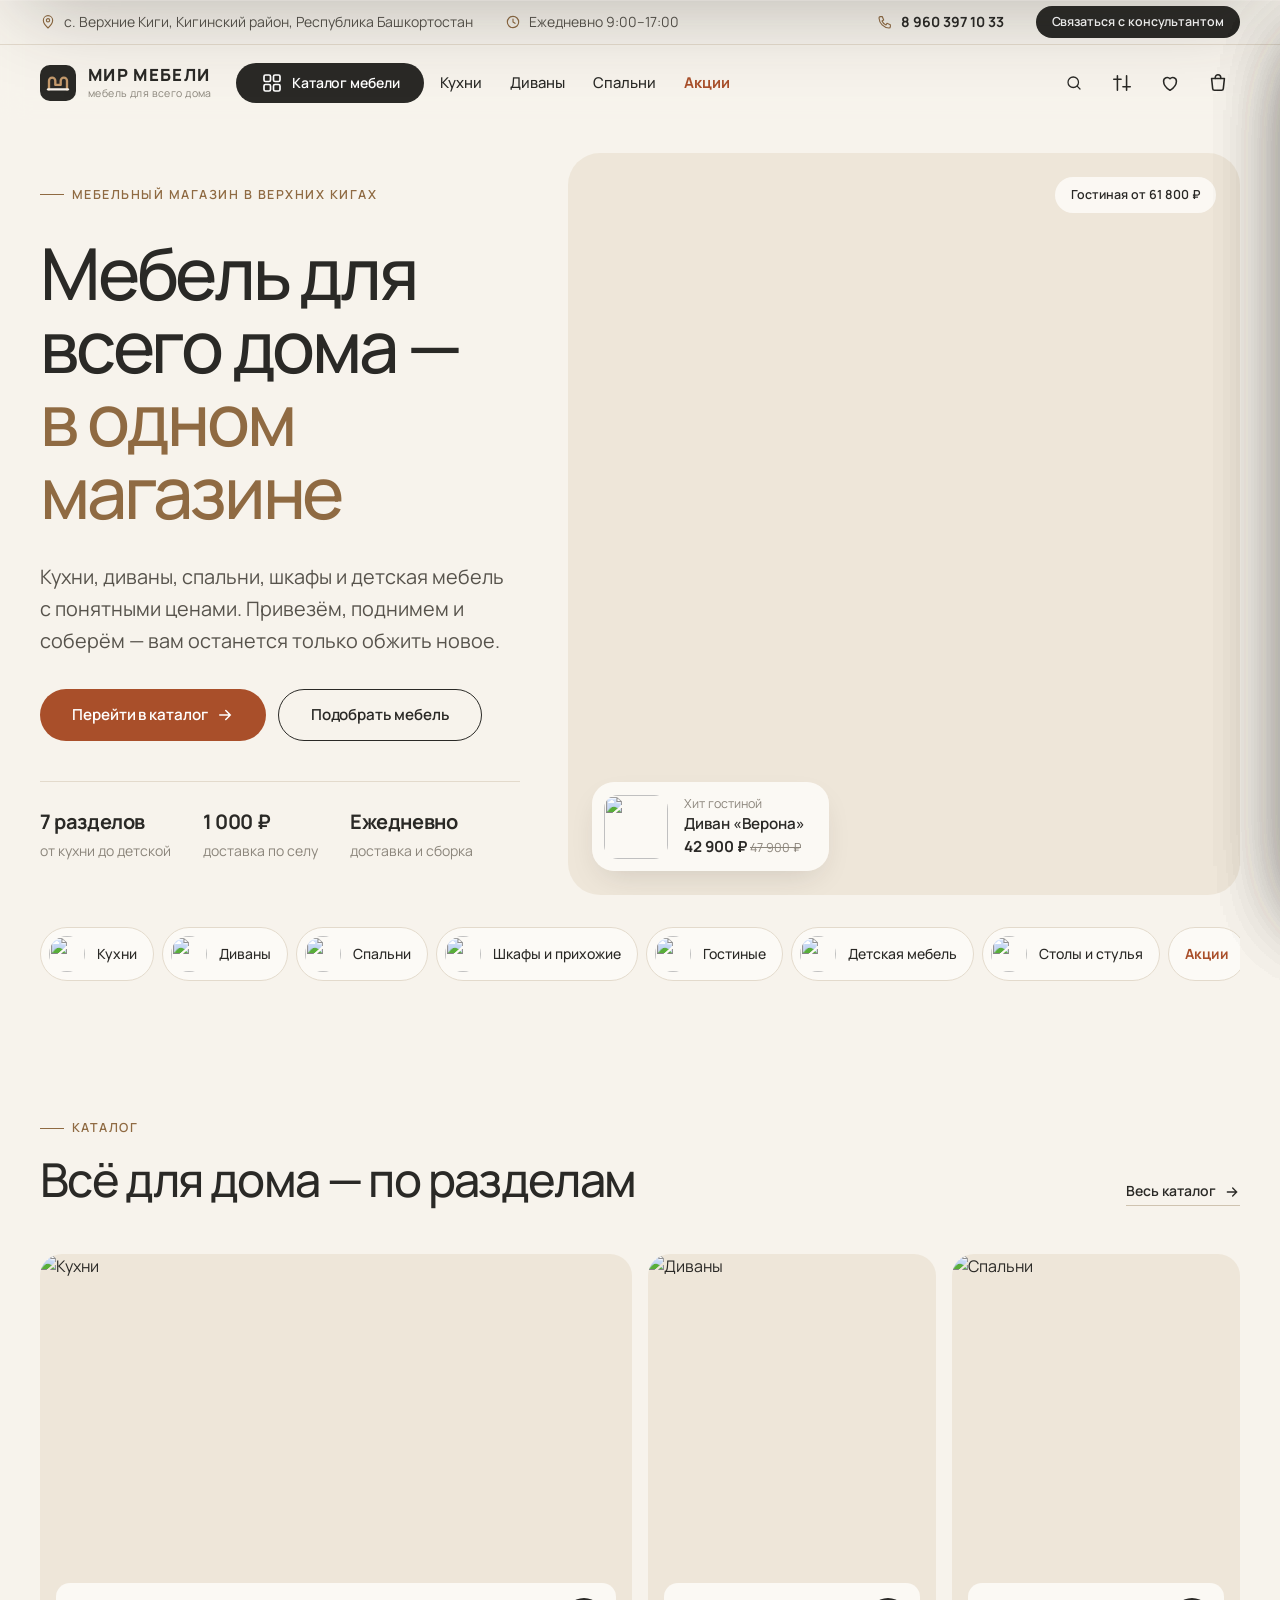
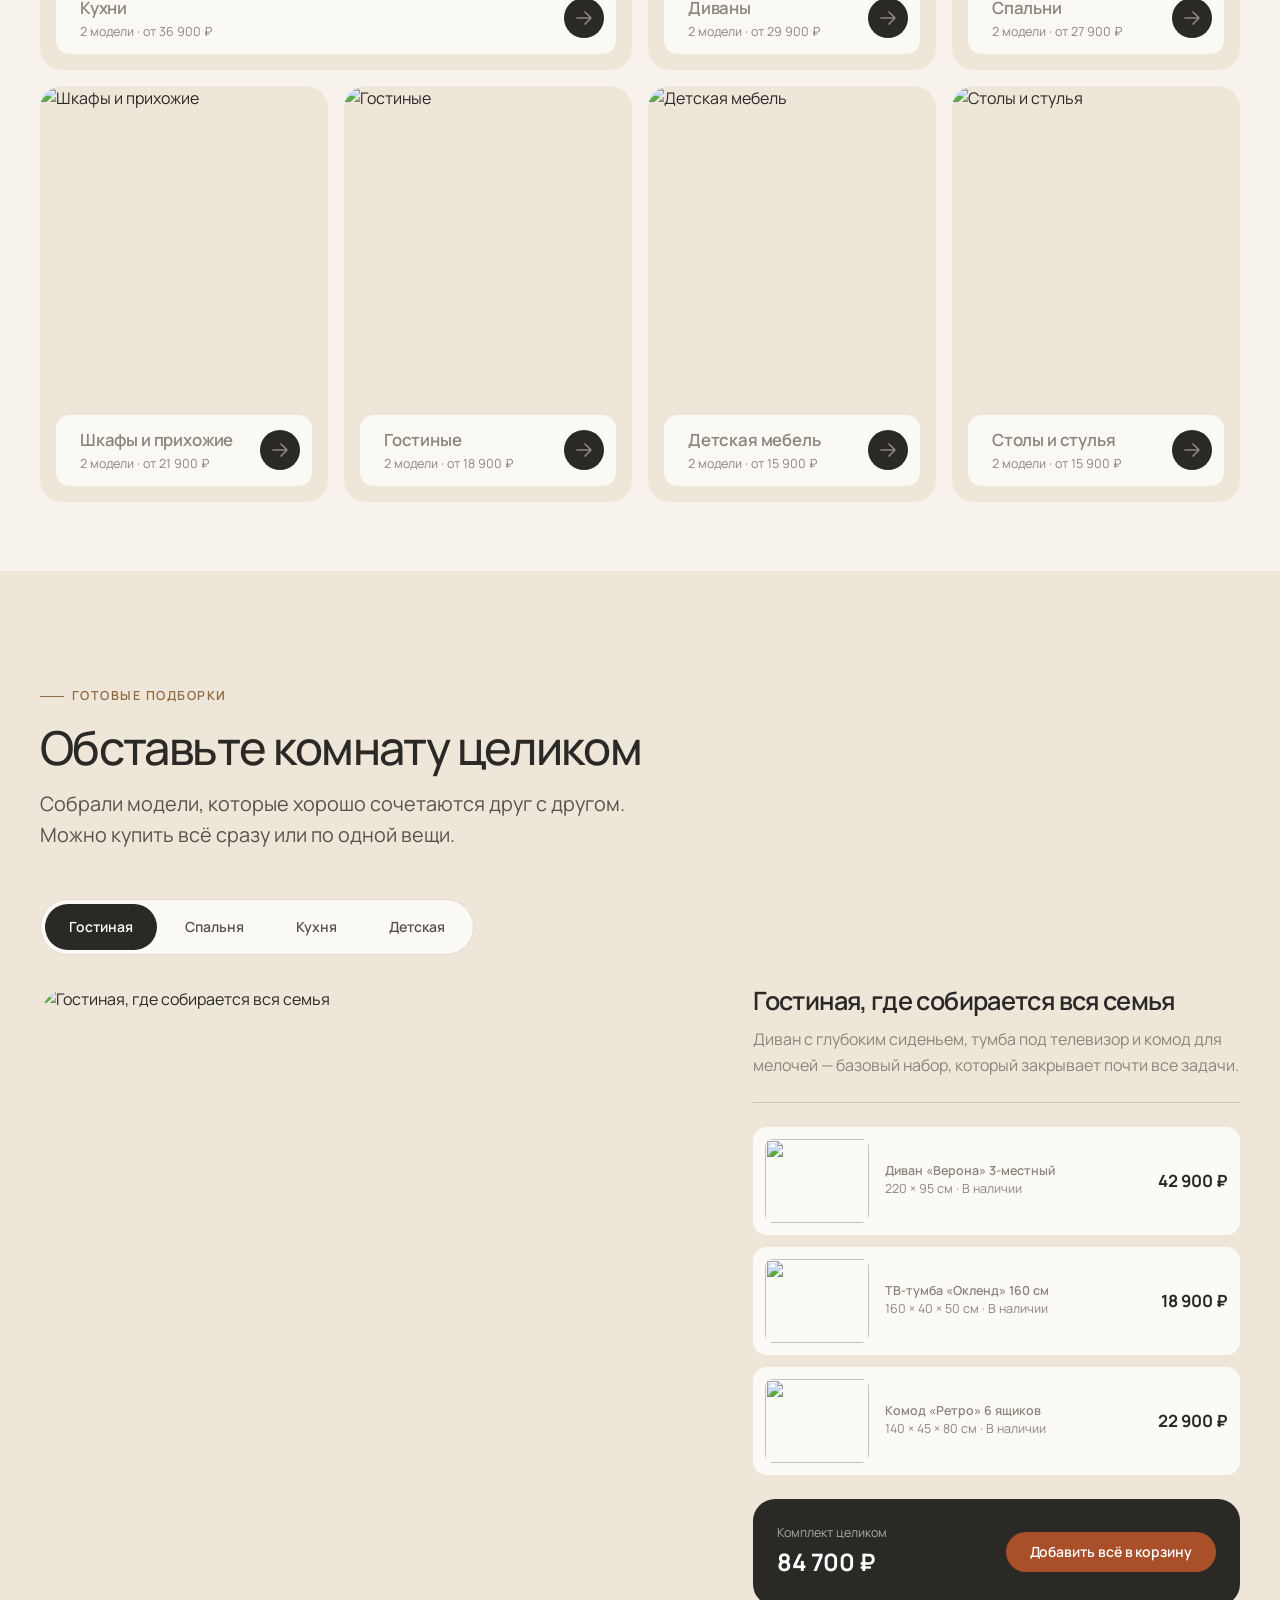
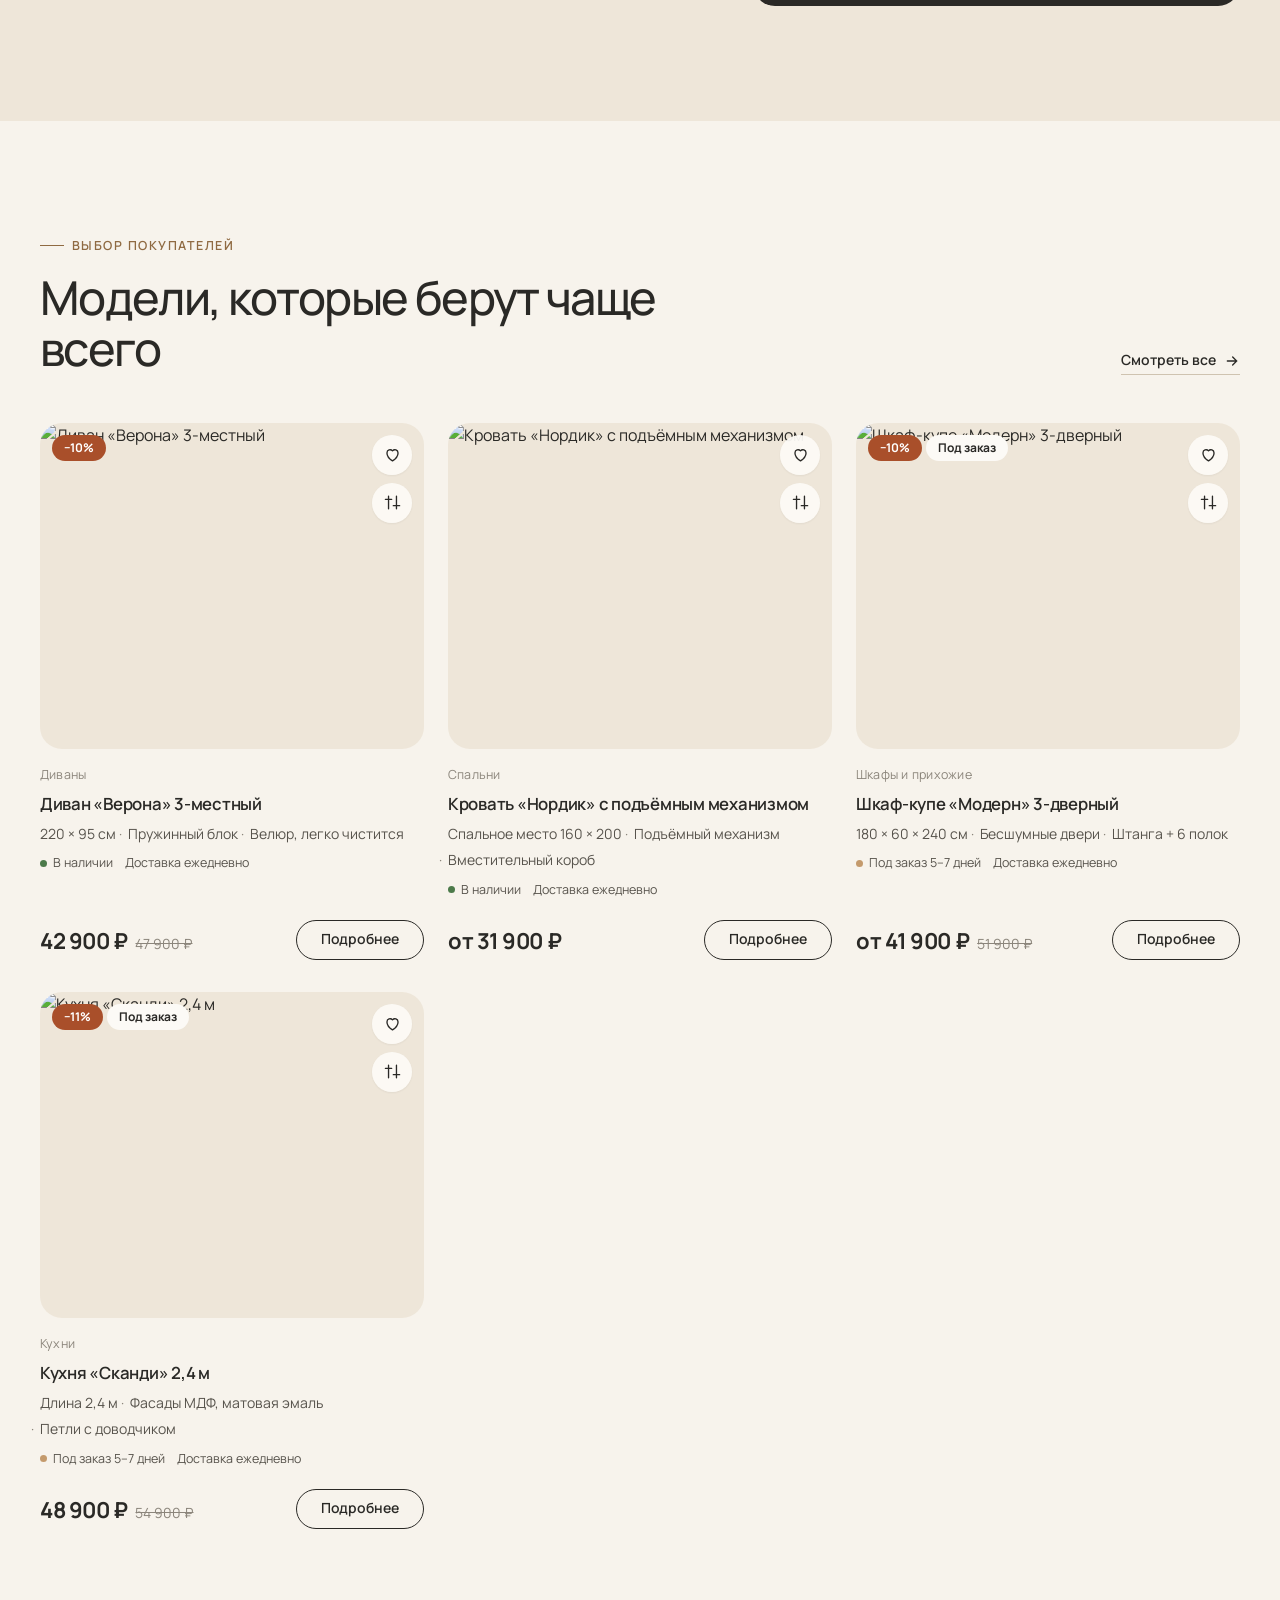
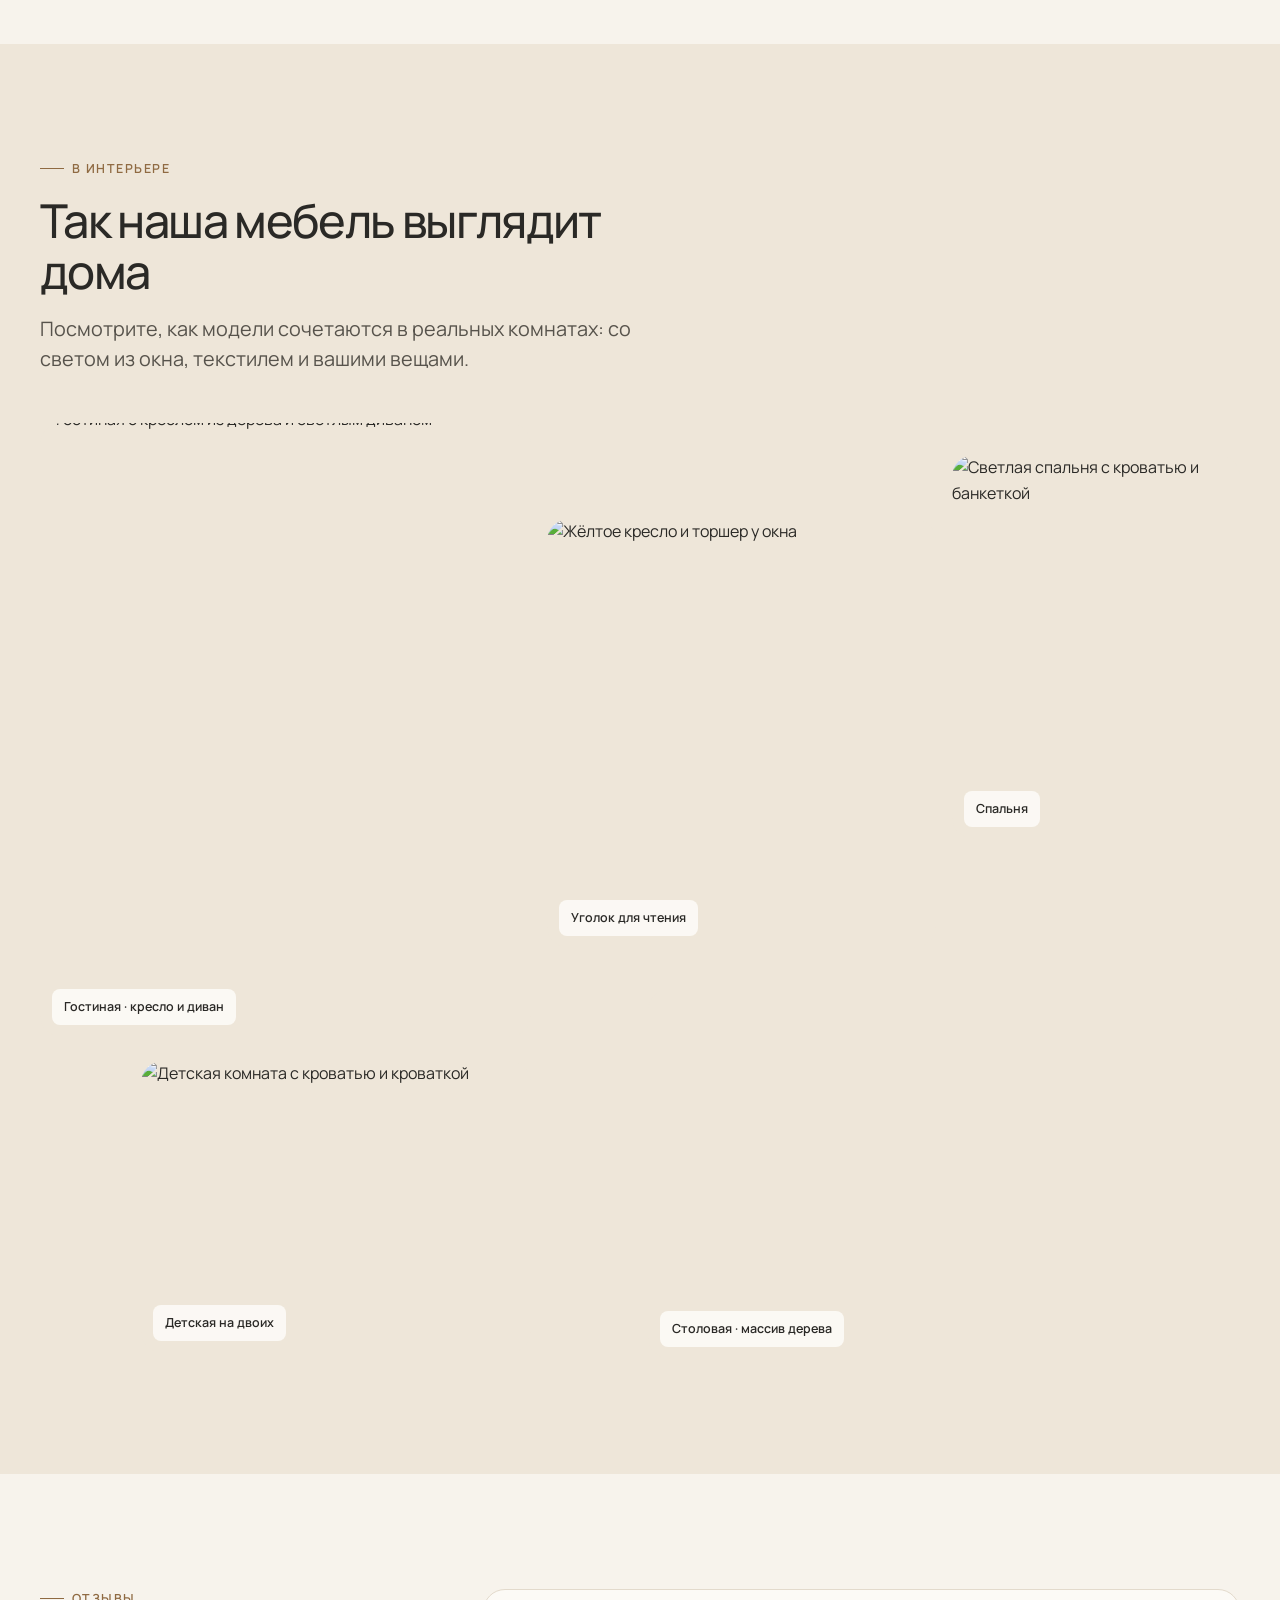
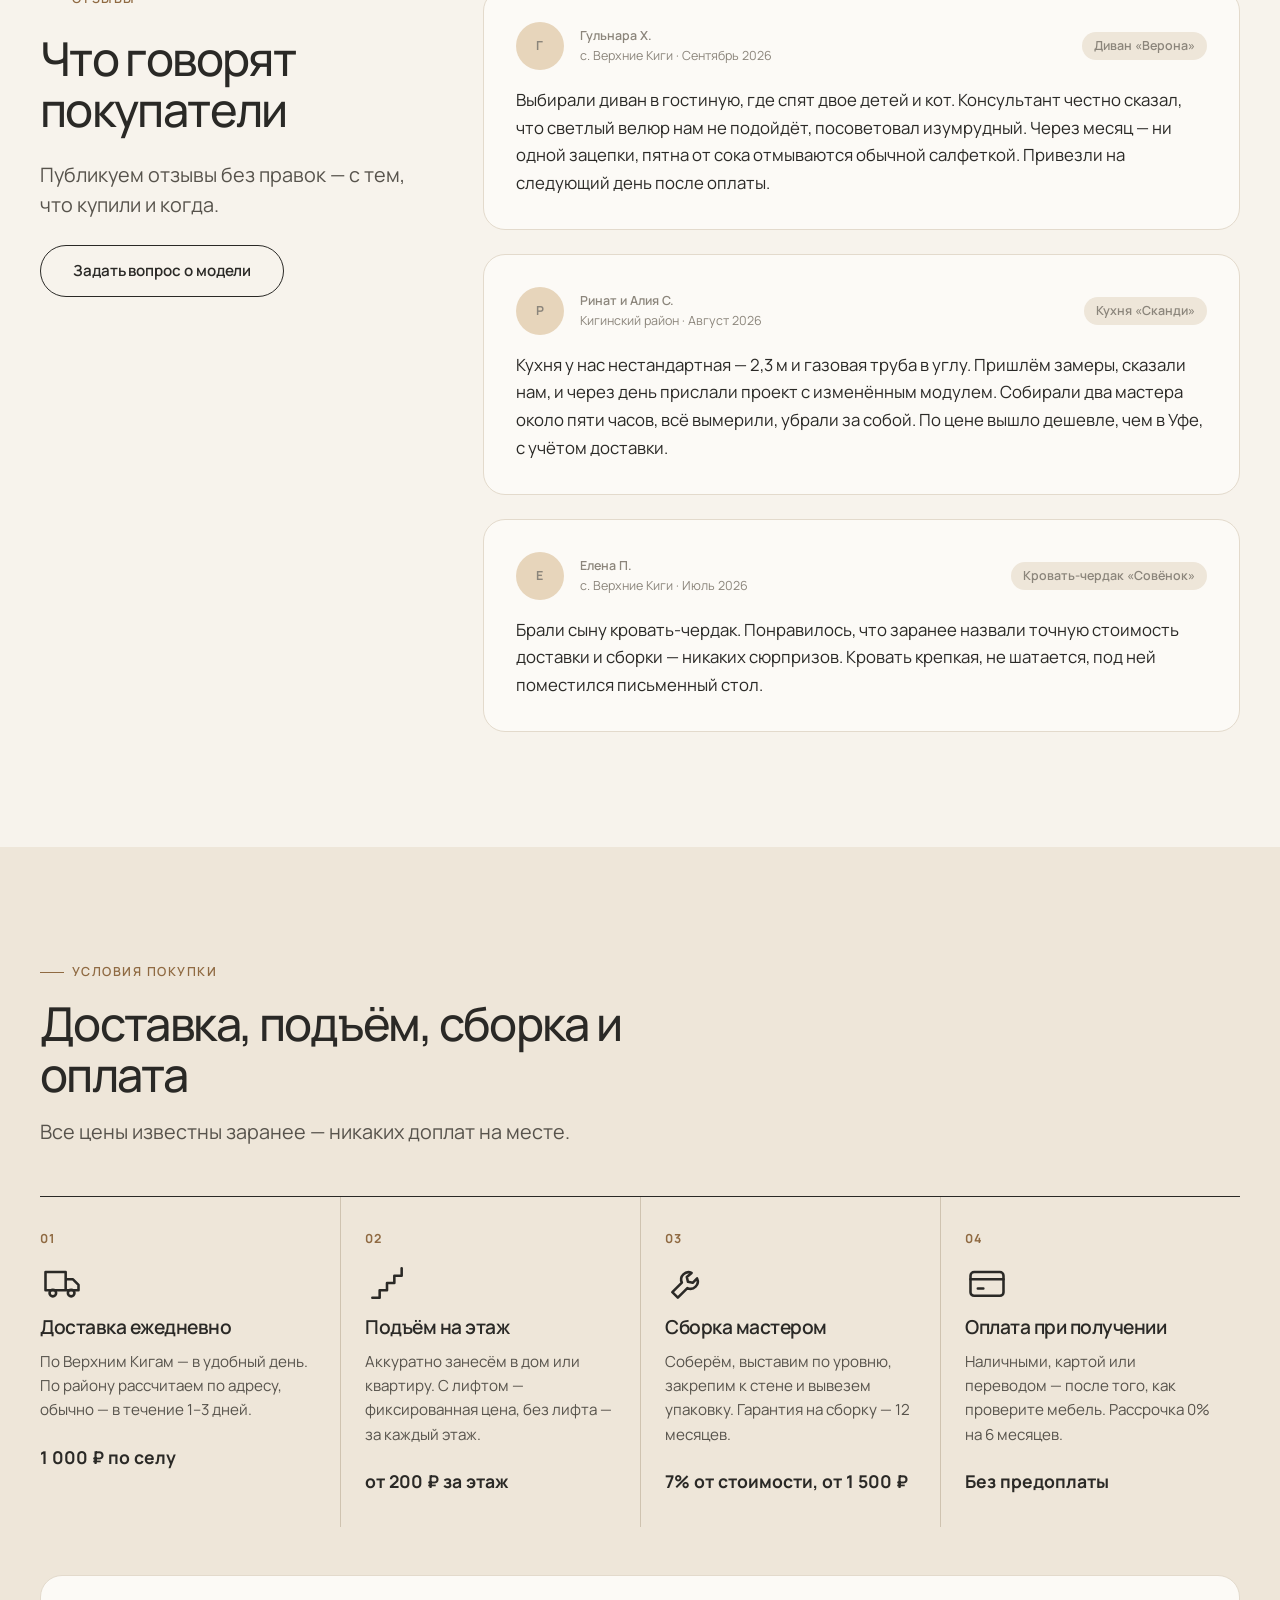
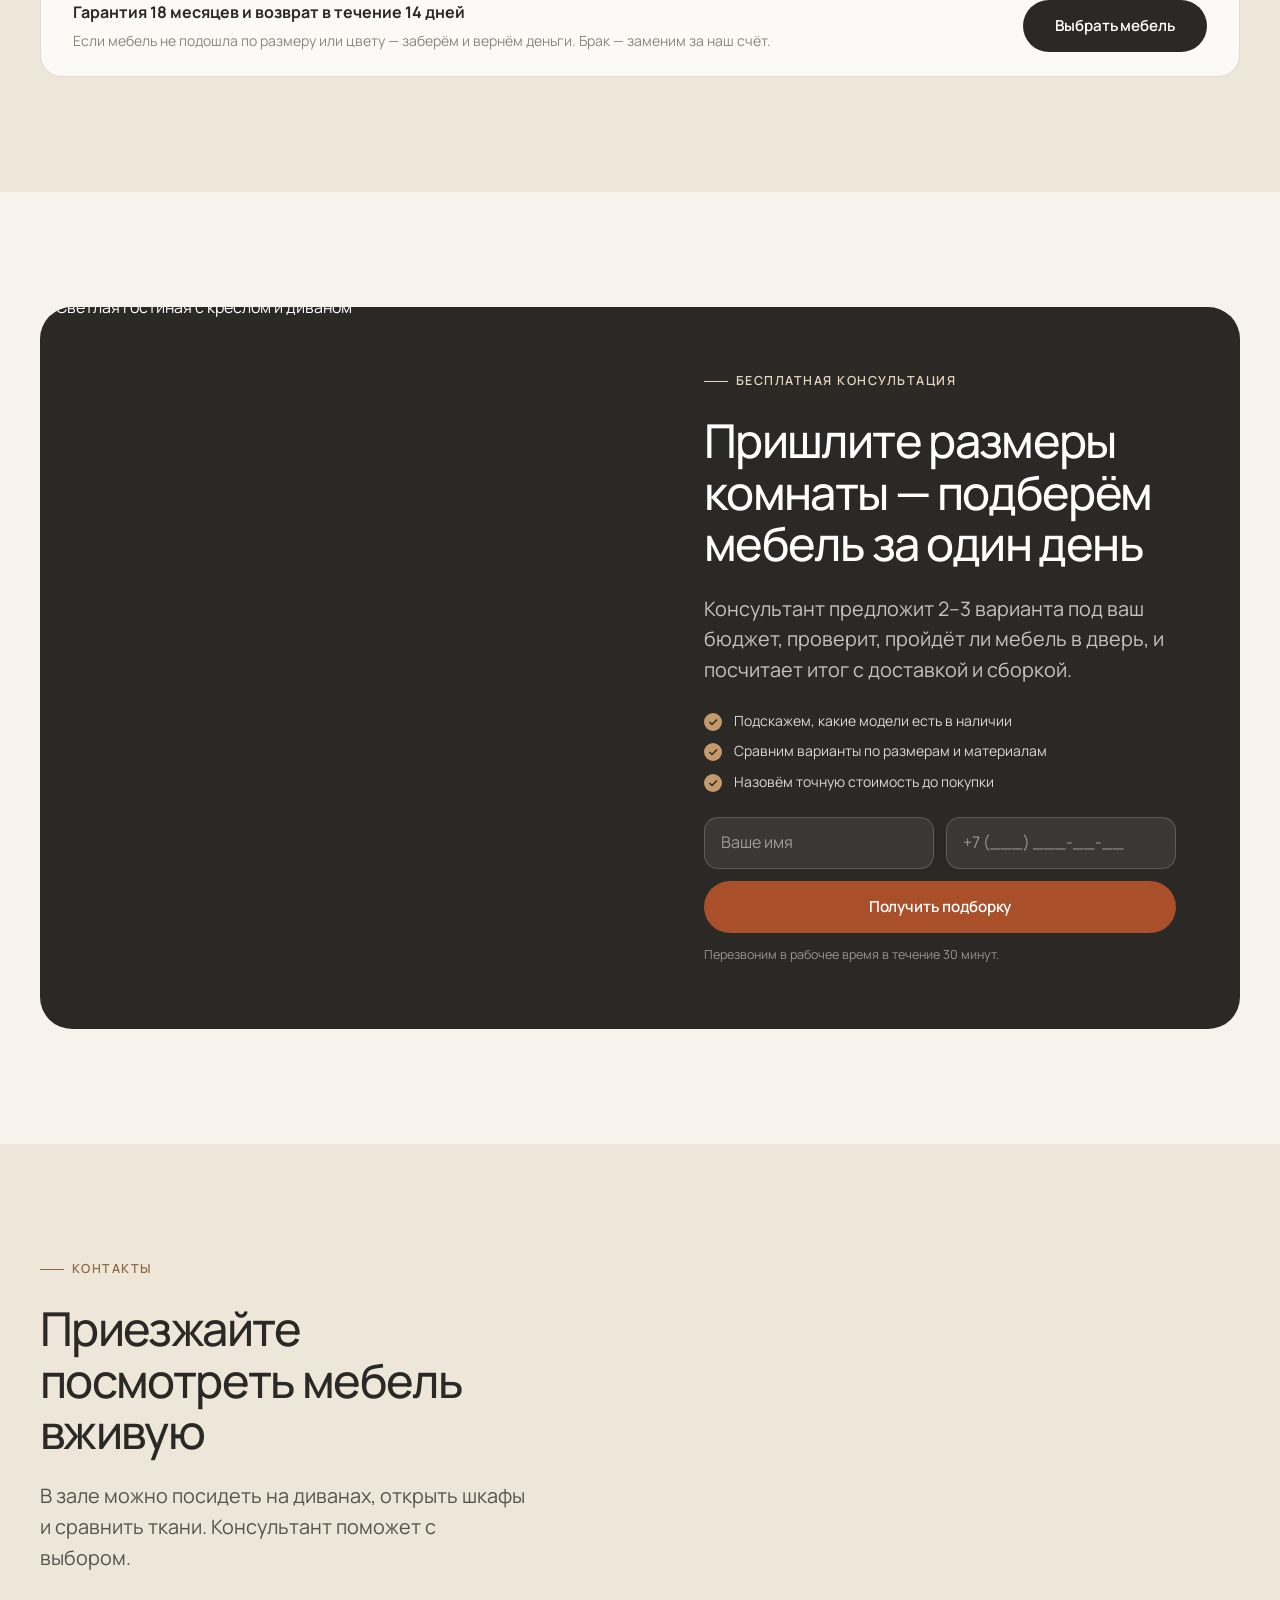
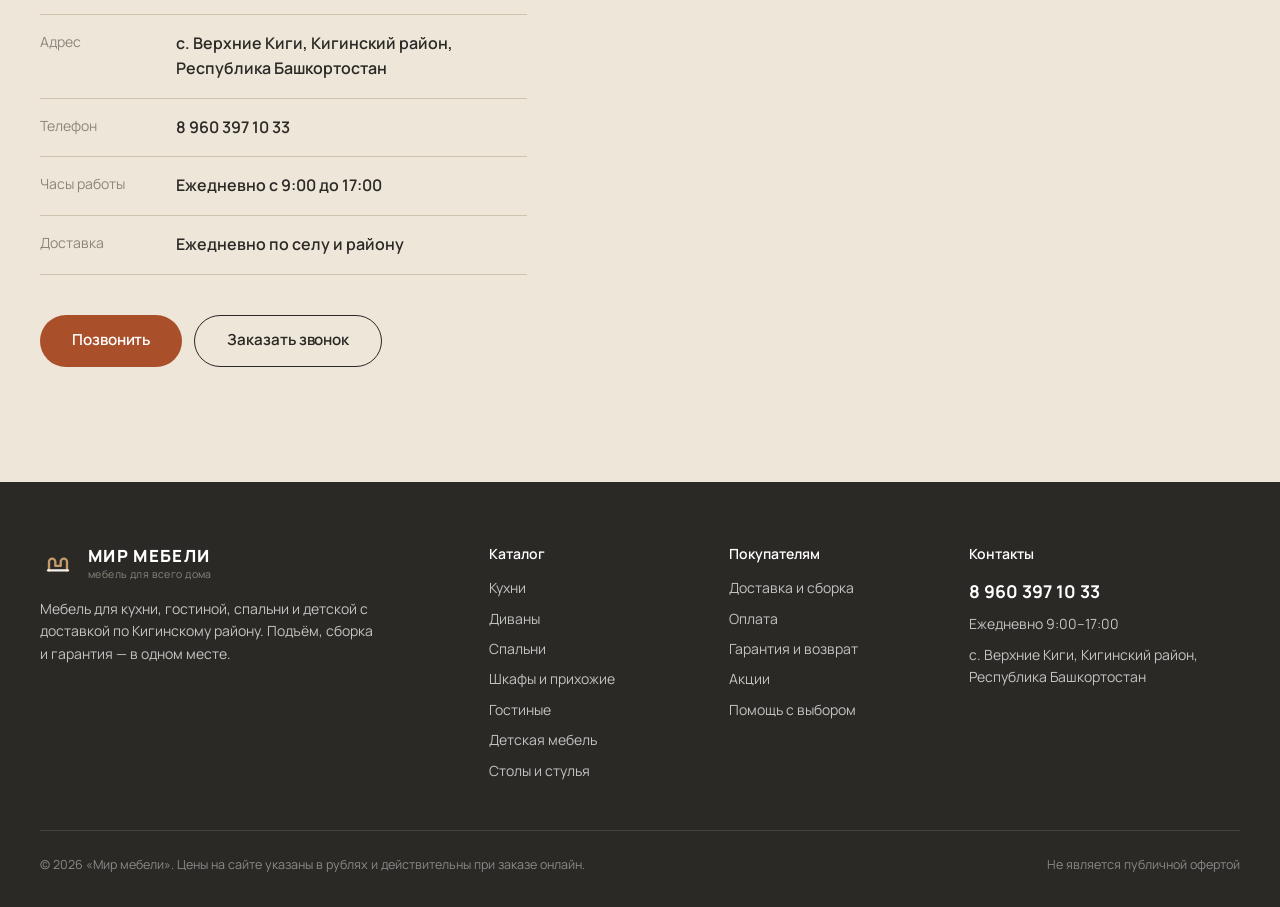
==== index.html @ 99c2c00d "Сайт магазина Мир мебели" ====
<!doctype html>
<html lang="ru">
<head>
  <meta charset="utf-8">
  <meta name="viewport" content="width=device-width, initial-scale=1, viewport-fit=cover">
  <title>Мир мебели — мебель для всего дома в Верхних Кигах с доставкой и сборкой</title>
  <meta name="description" content="Кухни, диваны, спальни, шкафы, прихожие и детская мебель в селе Верхние Киги. Прозрачные цены, доставка ежедневно от 1 000 ₽, подъём и сборка. ☎ 8 960 397 10 33">
  <meta name="theme-color" content="#F7F3EC">
  <link rel="canonical" href="https://mir-mebeli.example/">
  <meta property="og:type" content="website">
  <meta property="og:title" content="Мир мебели — мебель для всего дома">
  <meta property="og:description" content="Кухни, диваны, спальни и детская мебель с доставкой и сборкой по Кигинскому району.">
  <meta property="og:image" content="https://images.unsplash.com/photo-1633505899118-4ca6bd143043?auto=format&fit=crop&w=1200&h=630&q=72">
  <meta property="og:locale" content="ru_RU">
  <link rel="icon" href="favicon.svg" type="image/svg+xml">
  <link rel="preconnect" href="https://fonts.googleapis.com">
  <link rel="preconnect" href="https://fonts.gstatic.com" crossorigin>
  <link rel="preconnect" href="https://images.unsplash.com">
  <link href="https://fonts.googleapis.com/css2?family=Manrope:wght@400;500;600;700;800&display=swap" rel="stylesheet">
  <link rel="preload" as="image" href="https://images.unsplash.com/photo-1633505899118-4ca6bd143043?auto=format&fit=crop&w=1400&q=72" imagesrcset="https://images.unsplash.com/photo-1633505899118-4ca6bd143043?auto=format&fit=crop&w=800&q=72 800w, https://images.unsplash.com/photo-1633505899118-4ca6bd143043?auto=format&fit=crop&w=1400&q=72 1400w, https://images.unsplash.com/photo-1633505899118-4ca6bd143043?auto=format&fit=crop&w=2000&q=72 2000w" imagesizes="(max-width: 900px) 100vw, 58vw">
  <link rel="stylesheet" href="assets/css/styles.css">
  <script type="application/ld+json">
  {
    "@context": "https://schema.org",
    "@type": "FurnitureStore",
    "name": "Мир мебели",
    "telephone": "+7 960 397-10-33",
    "openingHours": "Mo-Su 09:00-17:00",
    "address": { "@type": "PostalAddress", "addressLocality": "с. Верхние Киги", "addressRegion": "Республика Башкортостан", "addressCountry": "RU" },
    "areaServed": "Кигинский район",
    "priceRange": "15 900 ₽ – 54 900 ₽"
  }
  </script>
</head>
<body data-page="home">
  <a class="skip-link" href="#main">Перейти к содержимому</a>
  <div id="site-header" style="min-height:var(--header-h)"></div>

  <main id="main">
    <!-- 1. Первый экран -->
    <section class="hero" aria-labelledby="hero-title">
      <div class="container">
        <div class="hero__grid">
          <div class="hero__copy">
            <span class="eyebrow rise">Мебельный магазин в Верхних Кигах</span>
            <h1 class="hero__title rise" id="hero-title" style="--d:.05s">Мебель для всего дома&nbsp;— <em>в&nbsp;одном магазине</em></h1>
            <p class="hero__text rise" style="--d:.1s">Кухни, диваны, спальни, шкафы и детская мебель с понятными ценами. Привезём, поднимем и соберём — вам останется только обжить новое.</p>
            <div class="hero__actions rise" style="--d:.15s">
              <a class="btn btn--primary" href="catalog.html">Перейти в каталог
                <svg viewBox="0 0 24 24" width="18" height="18" fill="none" stroke="currentColor" stroke-width="2" stroke-linecap="round" aria-hidden="true"><path d="M5 12h14M13 6l6 6-6 6"/></svg></a>
              <button class="btn btn--ghost" data-open="consult">Подобрать мебель</button>
            </div>
            <div class="hero__facts rise" style="--d:.2s">
              <div class="hero__fact"><b>7 разделов</b><span>от кухни до детской</span></div>
              <div class="hero__fact"><b>1 000 ₽</b><span>доставка по селу</span></div>
              <div class="hero__fact"><b>Ежедневно</b><span>доставка и сборка</span></div>
            </div>
          </div>
          <div class="hero__media">
            <img data-parallax="0.06"
              src="https://images.unsplash.com/photo-1633505899118-4ca6bd143043?auto=format&fit=crop&w=1400&q=72"
              srcset="https://images.unsplash.com/photo-1633505899118-4ca6bd143043?auto=format&fit=crop&w=800&q=72 800w, https://images.unsplash.com/photo-1633505899118-4ca6bd143043?auto=format&fit=crop&w=1400&q=72 1400w, https://images.unsplash.com/photo-1633505899118-4ca6bd143043?auto=format&fit=crop&w=2000&q=72 2000w"
              sizes="(max-width: 900px) 100vw, 58vw" alt="Светлая гостиная: два дивана, журнальный стол из дерева, пуф и оливковое дерево у окна" width="1400" height="788" fetchpriority="high">
            <span class="hero__tag">Гостиная от 61 800 ₽</span>
            <a class="hero__chip" href="product.html?id=sofa-verona">
              <img src="https://images.unsplash.com/photo-1555041469-a586c61ea9bc?auto=format&fit=crop&w=160&h=160&q=72" alt="" width="64" height="64">
              <span><small>Хит гостиной</small><b>Диван «Верона»</b><strong>42 900 ₽</strong> <small style="display:inline;text-decoration:line-through">47 900 ₽</small></span>
            </a>
          </div>
        </div>
        <nav class="quickcats rise" aria-label="Разделы каталога" style="margin-top:var(--sp-6)" data-quickcats></nav>
      </div>
    </section>

    <!-- 2. Категории — мозаика -->
    <section class="section section--tight" aria-labelledby="cats-title">
      <div class="container">
        <div class="section-head reveal">
          <div class="section-head__text">
            <span class="eyebrow">Каталог</span>
            <h2 class="h2" id="cats-title">Всё для дома — по разделам</h2>
          </div>
          <a class="link-arrow" href="catalog.html">Весь каталог <svg viewBox="0 0 24 24" width="16" height="16" fill="none" stroke="currentColor" stroke-width="2" stroke-linecap="round" aria-hidden="true"><path d="M5 12h14M13 6l6 6-6 6"/></svg></a>
        </div>
        <div class="cats" data-cats></div>
      </div>
    </section>

    <!-- 3. Подборки по комнатам -->
    <section class="section section--tint" aria-labelledby="rooms-title">
      <div class="container">
        <div class="section-head reveal">
          <div class="section-head__text">
            <span class="eyebrow">Готовые подборки</span>
            <h2 class="h2" id="rooms-title">Обставьте комнату целиком</h2>
            <p class="lead">Собрали модели, которые хорошо сочетаются друг с другом. Можно купить всё сразу или по одной вещи.</p>
          </div>
        </div>
        <div class="rooms__tabs reveal" role="tablist" aria-label="Комнаты" data-room-tabs></div>
        <div data-room-panels></div>
      </div>
    </section>

    <!-- 4. Популярные модели -->
    <section class="section" aria-labelledby="pop-title">
      <div class="container">
        <div class="section-head reveal">
          <div class="section-head__text">
            <span class="eyebrow">Выбор покупателей</span>
            <h2 class="h2" id="pop-title">Модели, которые берут чаще всего</h2>
          </div>
          <a class="link-arrow" href="catalog.html">Смотреть все <svg viewBox="0 0 24 24" width="16" height="16" fill="none" stroke="currentColor" stroke-width="2" stroke-linecap="round" aria-hidden="true"><path d="M5 12h14M13 6l6 6-6 6"/></svg></a>
        </div>
        <div class="grid-products" data-popular></div>
      </div>
    </section>

    <!-- 5. Интерьеры -->
    <section class="section section--tint" aria-labelledby="int-title" style="overflow:hidden">
      <div class="container">
        <div class="section-head reveal">
          <div class="section-head__text">
            <span class="eyebrow">В интерьере</span>
            <h2 class="h2" id="int-title">Так наша мебель выглядит дома</h2>
            <p class="lead">Посмотрите, как модели сочетаются в реальных комнатах: со светом из окна, текстилем и вашими вещами.</p>
          </div>
        </div>
        <div class="interiors">
          <figure class="interior interior--a reveal"><img data-parallax="0.04" style="height:112%;margin-top:-6%" src="https://images.unsplash.com/photo-1618221639244-c1a8502c0eb9?auto=format&fit=crop&w=900&h=1125&q=72" alt="Гостиная с креслом из дерева и светлым диваном" loading="lazy" width="900" height="1125"><figcaption>Гостиная · кресло и диван</figcaption></figure>
          <figure class="interior interior--b reveal" style="--d:.08s"><img src="https://images.unsplash.com/photo-1586023492125-27b2c045efd7?auto=format&fit=crop&w=800&h=880&q=72" alt="Жёлтое кресло и торшер у окна" loading="lazy" width="800" height="880"><figcaption>Уголок для чтения</figcaption></figure>
          <figure class="interior interior--c reveal" style="--d:.16s"><img src="https://images.unsplash.com/photo-1616486029423-aaa4789e8c9a?auto=format&fit=crop&w=600&h=800&q=72" alt="Светлая спальня с кроватью и банкеткой" loading="lazy" width="600" height="800"><figcaption>Спальня</figcaption></figure>
          <figure class="interior interior--d reveal"><img src="https://images.unsplash.com/photo-1600493505500-afac3fc363e6?auto=format&fit=crop&w=800&h=600&q=72" alt="Детская комната с кроватью и кроваткой" loading="lazy" width="800" height="600"><figcaption>Детская на двоих</figcaption></figure>
          <figure class="interior interior--e reveal" style="--d:.08s"><img data-parallax="0.03" style="height:110%;margin-top:-5%" src="https://images.unsplash.com/photo-1585128903994-9788298932a6?auto=format&fit=crop&w=1100&h=690&q=72" alt="Обеденный стол из массива дерева со скамьёй" loading="lazy" width="1100" height="690"><figcaption>Столовая · массив дерева</figcaption></figure>
        </div>
      </div>
    </section>

    <!-- 6. Отзывы -->
    <section class="section" aria-labelledby="rev-title">
      <div class="container reviews">
        <div class="reviews__aside reveal">
          <span class="eyebrow">Отзывы</span>
          <h2 class="h2" id="rev-title">Что говорят покупатели</h2>
          <p class="lead">Публикуем отзывы без правок — с тем, что купили и когда.</p>
          <button class="btn btn--ghost" data-open="consult" style="justify-self:start">Задать вопрос о модели</button>
        </div>
        <div class="reviews__list" data-reviews></div>
      </div>
    </section>

    <!-- 7. Доставка, оплата, сборка -->
    <section class="section section--tint" id="service" aria-labelledby="srv-title">
      <div class="container">
        <div class="section-head reveal">
          <div class="section-head__text">
            <span class="eyebrow">Условия покупки</span>
            <h2 class="h2" id="srv-title">Доставка, подъём, сборка и оплата</h2>
            <p class="lead">Все цены известны заранее — никаких доплат на месте.</p>
          </div>
        </div>
        <div class="service">
          <div class="service__item reveal">
            <span class="service__num">01</span>
            <svg class="service__icon" viewBox="0 0 24 24" fill="none" stroke="currentColor" stroke-width="1.4" stroke-linecap="round" stroke-linejoin="round" aria-hidden="true"><path d="M3 6h11v10H3zM14 10h4l3 3v3h-7"/><circle cx="7" cy="17.5" r="1.8"/><circle cx="17" cy="17.5" r="1.8"/></svg>
            <h3>Доставка ежедневно</h3>
            <p>По Верхним Кигам — в удобный день. По району рассчитаем по адресу, обычно — в течение 1–3 дней.</p>
            <span class="service__price">1 000 ₽ по селу</span>
          </div>
          <div class="service__item reveal" style="--d:.06s">
            <span class="service__num">02</span>
            <svg class="service__icon" viewBox="0 0 24 24" fill="none" stroke="currentColor" stroke-width="1.4" stroke-linecap="round" stroke-linejoin="round" aria-hidden="true"><path d="M4 20h4v-4h4v-4h4V8h4V4"/></svg>
            <h3>Подъём на этаж</h3>
            <p>Аккуратно занесём в дом или квартиру. С лифтом — фиксированная цена, без лифта — за каждый этаж.</p>
            <span class="service__price">от 200 ₽ за этаж</span>
          </div>
          <div class="service__item reveal" style="--d:.12s">
            <span class="service__num">03</span>
            <svg class="service__icon" viewBox="0 0 24 24" fill="none" stroke="currentColor" stroke-width="1.4" stroke-linecap="round" stroke-linejoin="round" aria-hidden="true"><path d="M14.5 6.5a4 4 0 0 0-5.3 5.3L4 17l3 3 5.2-5.2a4 4 0 0 0 5.3-5.3l-2.4 2.4-2.6-.6-.6-2.6 2.6-2.2z"/></svg>
            <h3>Сборка мастером</h3>
            <p>Соберём, выставим по уровню, закрепим к стене и вывезем упаковку. Гарантия на сборку — 12 месяцев.</p>
            <span class="service__price">7% от стоимости, от 1 500 ₽</span>
          </div>
          <div class="service__item reveal" style="--d:.18s">
            <span class="service__num">04</span>
            <svg class="service__icon" viewBox="0 0 24 24" fill="none" stroke="currentColor" stroke-width="1.4" stroke-linecap="round" stroke-linejoin="round" aria-hidden="true"><rect x="3" y="6" width="18" height="13" rx="2"/><path d="M3 10h18M7 15h3"/></svg>
            <h3>Оплата при получении</h3>
            <p>Наличными, картой или переводом — после того, как проверите мебель. Рассрочка 0% на 6 месяцев.</p>
            <span class="service__price">Без предоплаты</span>
          </div>
        </div>
        <div class="service__bar reveal">
          <div style="display:grid;gap:var(--sp-1)"><b>Гарантия 18 месяцев и возврат в течение 14 дней</b><span class="muted" style="font-size:var(--fs-sm)">Если мебель не подошла по размеру или цвету — заберём и вернём деньги. Брак — заменим за наш счёт.</span></div>
          <a class="btn btn--dark" href="catalog.html">Выбрать мебель</a>
        </div>
      </div>
    </section>

    <!-- 8. Консультация -->
    <section class="section" aria-labelledby="cons-title">
      <div class="container">
        <div class="consult reveal">
          <div class="consult__media"><img data-parallax="0.04" style="height:112%;top:-6%" src="https://images.unsplash.com/photo-1618221469555-7f3ad97540d6?auto=format&fit=crop&w=1100&q=72" alt="Светлая гостиная с креслом и диваном" loading="lazy" width="1100" height="733"></div>
          <div class="consult__body">
            <span class="eyebrow">Бесплатная консультация</span>
            <h2 class="h2" id="cons-title">Пришлите размеры комнаты — подберём мебель за один день</h2>
            <p class="lead">Консультант предложит 2–3 варианта под ваш бюджет, проверит, пройдёт ли мебель в дверь, и посчитает итог с доставкой и сборкой.</p>
            <ul class="consult__steps">
              <li>Подскажем, какие модели есть в наличии</li>
              <li>Сравним варианты по размерам и материалам</li>
              <li>Назовём точную стоимость до покупки</li>
            </ul>
            <form class="form" data-form novalidate>
              <div class="form__row">
                <div class="field"><label class="sr-only" for="h-name">Имя</label><input class="input" id="h-name" name="name" placeholder="Ваше имя" required autocomplete="name"></div>
                <div class="field"><label class="sr-only" for="h-phone">Телефон</label><input class="input" id="h-phone" name="phone" type="tel" placeholder="+7 (___) ___-__-__" required data-phone autocomplete="tel"></div>
              </div>
              <button class="btn btn--primary" type="submit">Получить подборку</button>
              <p class="form__note">Перезвоним в рабочее время в течение 30 минут.</p>
              <div class="form__success" role="status">Спасибо! Консультант скоро позвонит.</div>
            </form>
          </div>
        </div>
      </div>
    </section>

    <!-- 9. Контакты -->
    <section class="section section--tint" id="contacts" aria-labelledby="ct-title">
      <div class="container contacts">
        <div class="contacts__info reveal">
          <span class="eyebrow">Контакты</span>
          <h2 class="h2" id="ct-title">Приезжайте посмотреть мебель вживую</h2>
          <p class="lead">В зале можно посидеть на диванах, открыть шкафы и сравнить ткани. Консультант поможет с выбором.</p>
          <dl class="contacts__list">
            <div class="contacts__row"><dt>Адрес</dt><dd>с. Верхние Киги, Кигинский район, Республика Башкортостан</dd></div>
            <div class="contacts__row"><dt>Телефон</dt><dd><a href="tel:+79603971033">8 960 397 10 33</a></dd></div>
            <div class="contacts__row"><dt>Часы работы</dt><dd>Ежедневно с 9:00 до 17:00</dd></div>
            <div class="contacts__row"><dt>Доставка</dt><dd>Ежедневно по селу и району</dd></div>
          </dl>
          <div style="display:flex;gap:var(--sp-3);flex-wrap:wrap">
            <a class="btn btn--primary" href="tel:+79603971033">Позвонить</a>
            <button class="btn btn--ghost" data-open="consult">Заказать звонок</button>
          </div>
        </div>
        <div class="contacts__map reveal" style="--d:.1s">
          <iframe title="Карта: с. Верхние Киги" loading="lazy" src="https://yandex.ru/map-widget/v1/?ll=58.6050%2C55.4100&z=14&pt=58.6050%2C55.4100%2Cpm2rdm" allowfullscreen></iframe>
        </div>
      </div>
    </section>
  </main>

  <div id="site-footer"></div>

  <script src="assets/js/data.js" defer></script>
  <script src="assets/js/app.js" defer></script>
  <script src="assets/js/home.js" defer></script>
</body>
</html>
---- assets/css/styles.css ----
/* =========================================================
   МИР МЕБЕЛИ — дизайн-система
   Все цвета, отступы, радиусы и шрифты задаются здесь один раз.
   ========================================================= */
:root {
  /* Цвет */
  --milk: #F7F3EC;          /* основной фон */
  --milk-light: #FCFAF6;    /* карточки, поля */
  --beige: #EEE6D9;         /* второстепенные поверхности */
  --beige-deep: #E2D6C3;
  --oak: #C49A6C;           /* светлый дуб */
  --oak-light: #E7D5BB;
  --oak-deep: #8F6A42;
  --graphite: #2A2926;      /* заголовки и текст */
  --graphite-soft: #57534C; /* второстепенный текст */
  --muted: #8B857B;
  --line: #E3DACC;
  --line-strong: #CFC3B0;
  --accent: #A94F2A;        /* фирменный — терракота */
  --accent-hover: #8E3F1F;
  --accent-soft: #F4E4D9;
  --ok: #4C7A4A;
  --white: #FFFFFF;

  /* Шрифт */
  --font: 'Manrope', system-ui, -apple-system, 'Segoe UI', Roboto, sans-serif;
  --fs-display: clamp(2.5rem, 1.6rem + 3.6vw, 4.75rem);
  --fs-h2: clamp(1.875rem, 1.4rem + 1.9vw, 3rem);
  --fs-h3: clamp(1.25rem, 1.1rem + 0.6vw, 1.625rem);
  --fs-lead: clamp(1.0625rem, 1rem + 0.3vw, 1.25rem);
  --fs-body: 1rem;
  --fs-sm: 0.875rem;
  --fs-xs: 0.78rem;
  --fs-price: 1.375rem;

  /* Отступы — шкала 4px */
  --sp-1: 4px;
  --sp-2: 8px;
  --sp-3: 12px;
  --sp-4: 16px;
  --sp-5: 24px;
  --sp-6: 32px;
  --sp-7: 48px;
  --sp-8: 64px;
  --sp-9: 96px;
  --sp-10: 128px;
  --gutter: clamp(16px, 4vw, 40px);
  --section-y: clamp(64px, 9vw, 128px);
  --container: 1320px;

  /* Радиусы, тени, движение */
  --r-sm: 8px;
  --r-md: 14px;
  --r-lg: 22px;
  --r-xl: 32px;
  --r-pill: 999px;
  --shadow-sm: 0 1px 2px rgba(42, 41, 38, .06);
  --shadow-md: 0 12px 32px -12px rgba(42, 41, 38, .18);
  --shadow-lg: 0 30px 80px -24px rgba(42, 41, 38, .30);
  --ease: cubic-bezier(.2, .7, .2, 1);
  --t: .25s var(--ease);

  --header-h: 128px;
  --tabbar-h: 0px;
}

/* ---------- База ---------- */
*, *::before, *::after { box-sizing: border-box; }
html { -webkit-text-size-adjust: 100%; scroll-behavior: smooth; scroll-padding-top: 96px; }
body {
  margin: 0; background: var(--milk); color: var(--graphite);
  font-family: var(--font); font-size: var(--fs-body); line-height: 1.6;
  -webkit-font-smoothing: antialiased; text-rendering: optimizeLegibility;
  padding-bottom: var(--tabbar-h);
}
img { display: block; max-width: 100%; height: auto; }
a { color: inherit; text-decoration: none; }
button, input, select, textarea { font: inherit; color: inherit; }
button { cursor: pointer; background: none; border: 0; padding: 0; }
h1, h2, h3, h4 { margin: 0; font-weight: 600; letter-spacing: -0.025em; line-height: 1.1; }
p { margin: 0; }
ul { margin: 0; padding: 0; list-style: none; }
:focus-visible { outline: 2px solid var(--accent); outline-offset: 3px; border-radius: 6px; }
[hidden] { display: none !important; }
.sr-only { position: absolute; width: 1px; height: 1px; overflow: hidden; clip: rect(0 0 0 0); white-space: nowrap; }
.skip-link { position: absolute; left: var(--sp-4); top: -60px; z-index: 200; background: var(--graphite); color: var(--white); padding: var(--sp-2) var(--sp-4); border-radius: var(--r-sm); }
.skip-link:focus { top: var(--sp-4); }

.container { width: 100%; max-width: calc(var(--container) + var(--gutter) * 2); margin: 0 auto; padding: 0 var(--gutter); }
.section { padding: var(--section-y) 0; }
.section--tint { background: var(--beige); }
.section--tight { padding: calc(var(--section-y) * .6) 0; }

.eyebrow { display: inline-flex; align-items: center; gap: var(--sp-2); font-size: var(--fs-xs); font-weight: 600; letter-spacing: .12em; text-transform: uppercase; color: var(--oak-deep); }
.eyebrow::before { content: ''; width: 24px; height: 1px; background: currentColor; }
.h2 { font-size: var(--fs-h2); font-weight: 500; letter-spacing: -0.035em; }
.h3 { font-size: var(--fs-h3); }
.lead { font-size: var(--fs-lead); color: var(--graphite-soft); line-height: 1.55; }
.muted { color: var(--muted); }
.section-head { display: flex; align-items: end; justify-content: space-between; gap: var(--sp-5); margin-bottom: var(--sp-7); flex-wrap: wrap; }
.section-head__text { max-width: 640px; display: grid; gap: var(--sp-4); }
.link-arrow { display: inline-flex; align-items: center; gap: var(--sp-2); font-weight: 600; font-size: var(--fs-sm); border-bottom: 1px solid var(--line-strong); padding-bottom: 2px; transition: var(--t); }
.link-arrow:hover { color: var(--accent); border-color: var(--accent); }
.link-arrow svg { transition: transform var(--t); }
.link-arrow:hover svg { transform: translateX(3px); }

/* ---------- Кнопки ---------- */
.btn {
  display: inline-flex; align-items: center; justify-content: center; gap: var(--sp-2);
  min-height: 52px; padding: 0 var(--sp-6); border-radius: var(--r-pill);
  font-weight: 600; font-size: 0.95rem; letter-spacing: -0.005em; white-space: nowrap;
  transition: background var(--t), color var(--t), border-color var(--t), transform var(--t), box-shadow var(--t);
}
.btn:active { transform: translateY(1px); }
.btn--primary { background: var(--accent); color: var(--white); }
.btn--primary:hover { background: var(--accent-hover); box-shadow: 0 10px 24px -10px rgba(169, 79, 42, .55); }
.btn--ghost { border: 1px solid var(--graphite); color: var(--graphite); }
.btn--ghost:hover { background: var(--graphite); color: var(--white); }
.btn--dark { background: var(--graphite); color: var(--white); }
.btn--dark:hover { background: #000; }
.btn--light { background: var(--milk-light); color: var(--graphite); }
.btn--light:hover { background: var(--white); }
.btn--sm { min-height: 40px; padding: 0 var(--sp-5); font-size: var(--fs-sm); }
.btn--block { width: 100%; }
.icon-btn {
  position: relative; display: inline-grid; place-items: center; width: 44px; height: 44px;
  border-radius: var(--r-pill); transition: background var(--t), color var(--t);
}
.icon-btn:hover { background: var(--beige); }
.icon-btn svg { width: 22px; height: 22px; }
.badge-count {
  position: absolute; top: 4px; right: 2px; min-width: 18px; height: 18px; padding: 0 5px;
  border-radius: var(--r-pill); background: var(--accent); color: var(--white);
  font-size: 11px; font-weight: 700; line-height: 18px; text-align: center;
  transform: scale(0); transition: transform var(--t);
}
.badge-count.is-on { transform: scale(1); }

/* ---------- Шапка ---------- */
.site-header { position: sticky; top: 0; z-index: 50; background: rgba(247, 243, 236, .92); backdrop-filter: saturate(1.4) blur(14px); -webkit-backdrop-filter: saturate(1.4) blur(14px); transition: box-shadow var(--t); }
.site-header.is-scrolled { box-shadow: 0 1px 0 var(--line), 0 10px 30px -20px rgba(42,41,38,.25); }
.topbar { border-bottom: 1px solid var(--line); font-size: var(--fs-sm); color: var(--graphite-soft); }
.topbar__in { display: flex; align-items: center; gap: var(--sp-6); min-height: 44px; }
.topbar__item { display: inline-flex; align-items: center; gap: var(--sp-2); white-space: nowrap; }
.topbar__item svg { width: 16px; height: 16px; color: var(--oak-deep); flex: none; }
.topbar__phone { font-weight: 700; color: var(--graphite); }
.topbar__phone:hover { color: var(--accent); }
.topbar__spacer { flex: 1; }
.topbar .btn--sm { min-height: 32px; padding: 0 var(--sp-4); font-size: var(--fs-xs); }

.logo { display: inline-flex; align-items: center; gap: var(--sp-3); flex: none; }
.logo__mark { width: 36px; height: 36px; }
.logo__text { display: grid; line-height: 1; }
.logo__name { font-weight: 800; font-size: 1.05rem; letter-spacing: .08em; }
.logo__tag { font-size: 10.5px; color: var(--muted); letter-spacing: .04em; margin-top: 4px; }

.mainbar__in { display: flex; align-items: center; gap: var(--sp-5); min-height: 76px; }
.nav { display: flex; align-items: center; gap: var(--sp-1); flex: 1; min-width: 0; }
.nav__catalog { flex: none; }
.nav__links { display: flex; align-items: center; gap: var(--sp-1); min-width: 0; overflow: hidden; }
.nav__link { padding: var(--sp-2) var(--sp-3); border-radius: var(--r-pill); font-size: 0.93rem; font-weight: 500; white-space: nowrap; transition: background var(--t), color var(--t); }
.nav__link:hover, .nav__link[aria-current="page"] { background: var(--beige); }
.nav__link--sale { color: var(--accent); font-weight: 700; }
.header-actions { display: flex; align-items: center; gap: var(--sp-1); flex: none; }
.search-trigger {
  display: flex; align-items: center; gap: var(--sp-3); height: 44px; min-width: 220px; padding: 0 var(--sp-4);
  border: 1px solid var(--line-strong); border-radius: var(--r-pill); background: var(--milk-light);
  color: var(--muted); font-size: var(--fs-sm); transition: border-color var(--t);
}
.search-trigger:hover { border-color: var(--graphite); }
.search-trigger svg { width: 18px; height: 18px; color: var(--graphite); }
.burger { display: none; }

/* Мегаменю */
.mega { position: absolute; left: 0; right: 0; top: 100%; background: var(--milk-light); border-top: 1px solid var(--line); box-shadow: var(--shadow-lg); opacity: 0; visibility: hidden; transform: translateY(-6px); transition: opacity var(--t), transform var(--t), visibility var(--t); }
.mega.is-open { opacity: 1; visibility: visible; transform: none; }
.mega__in { display: grid; grid-template-columns: 1fr 340px; gap: var(--sp-7); padding: var(--sp-7) var(--gutter); }
.mega__grid { display: grid; grid-template-columns: repeat(4, 1fr); gap: var(--sp-4); }
.mega__cat { display: grid; gap: var(--sp-3); padding: var(--sp-3); border-radius: var(--r-md); transition: background var(--t); }
.mega__cat:hover { background: var(--beige); }
.mega__cat img { aspect-ratio: 4/3; object-fit: cover; border-radius: var(--r-sm); width: 100%; }
.mega__cat b { font-weight: 600; }
.mega__cat span { font-size: var(--fs-xs); color: var(--muted); }
.mega__promo { border-radius: var(--r-lg); background: var(--beige); padding: var(--sp-6); display: grid; align-content: space-between; gap: var(--sp-5); }

/* ---------- Мобильная нижняя панель ---------- */
.tabbar { display: none; }

/* ---------- Первый экран ---------- */
.hero { padding: var(--sp-6) 0 var(--sp-8); }
.hero__grid { display: grid; grid-template-columns: minmax(0, 5fr) minmax(0, 7fr); gap: var(--sp-7); align-items: stretch; min-height: min(78vh, 760px); }
.hero__copy { display: flex; flex-direction: column; justify-content: center; gap: var(--sp-6); padding: var(--sp-6) 0; }
.hero__title { font-size: var(--fs-display); font-weight: 500; letter-spacing: -0.045em; line-height: 1.02; }
.hero__title em { font-style: normal; color: var(--oak-deep); }
.hero__text { font-size: var(--fs-lead); color: var(--graphite-soft); max-width: 470px; }
.hero__actions { display: flex; gap: var(--sp-3); flex-wrap: wrap; }
.hero__facts { display: grid; grid-template-columns: repeat(3, auto); justify-content: start; gap: var(--sp-6); padding-top: var(--sp-5); border-top: 1px solid var(--line); margin-top: var(--sp-2); }
.hero__fact b { display: block; font-size: 1.25rem; font-weight: 700; letter-spacing: -0.02em; }
.hero__fact span { font-size: var(--fs-sm); color: var(--muted); }
.hero__media { position: relative; border-radius: var(--r-xl); overflow: hidden; background: var(--beige); min-height: 420px; }
.hero__media img { position: absolute; inset: -6% 0 0; width: 100%; height: 112%; object-fit: cover; object-position: 50% 60%; will-change: transform; }
.hero__chip {
  position: absolute; left: var(--sp-5); bottom: var(--sp-5); display: flex; align-items: center; gap: var(--sp-4);
  padding: var(--sp-3) var(--sp-5) var(--sp-3) var(--sp-3); background: rgba(252, 250, 246, .94); border-radius: var(--r-lg);
  box-shadow: var(--shadow-md); backdrop-filter: blur(8px); max-width: calc(100% - var(--sp-5) * 2); transition: transform var(--t);
}
.hero__chip:hover { transform: translateY(-2px); }
.hero__chip img { position: static; width: 64px; height: 64px; border-radius: var(--r-md); object-fit: cover; flex: none; }
.hero__chip small { display: block; font-size: var(--fs-xs); color: var(--muted); }
.hero__chip b { display: block; font-weight: 600; font-size: 0.95rem; line-height: 1.3; }
.hero__chip strong { font-size: 0.95rem; }
.hero__tag { position: absolute; top: var(--sp-5); right: var(--sp-5); padding: var(--sp-2) var(--sp-4); border-radius: var(--r-pill); background: rgba(252,250,246,.92); font-size: var(--fs-xs); font-weight: 600; }

.hero .rise { animation: rise .9s var(--ease) both; animation-delay: var(--d, 0s); }
@keyframes rise { from { opacity: 0; transform: translateY(16px); } to { opacity: 1; transform: none; } }

/* Быстрые категории под первым экраном */
.quickcats { display: flex; gap: var(--sp-2); overflow-x: auto; scrollbar-width: none; padding-bottom: var(--sp-1); }
.quickcats::-webkit-scrollbar { display: none; }
.quickcat { flex: none; display: inline-flex; align-items: center; gap: var(--sp-3); padding: var(--sp-2) var(--sp-4) var(--sp-2) var(--sp-2); border: 1px solid var(--line); border-radius: var(--r-pill); background: var(--milk-light); font-weight: 500; font-size: var(--fs-sm); transition: border-color var(--t), background var(--t); }
.quickcat:hover { border-color: var(--graphite); }
.quickcat img { width: 36px; height: 36px; border-radius: 50%; object-fit: cover; }

/* ---------- Категории (мозаика) ---------- */
.cats { display: grid; grid-template-columns: repeat(12, 1fr); grid-auto-rows: 200px; gap: var(--sp-4); }
.cat-tile { position: relative; overflow: hidden; border-radius: var(--r-lg); background: var(--beige); isolation: isolate; }
.cat-tile img { position: absolute; inset: 0; width: 100%; height: 100%; object-fit: cover; transition: transform .8s var(--ease); z-index: -1; }
.cat-tile:hover img { transform: scale(1.04); }
.cat-tile__label { position: absolute; left: var(--sp-4); bottom: var(--sp-4); right: var(--sp-4); display: flex; align-items: center; justify-content: space-between; gap: var(--sp-3); padding: var(--sp-3) var(--sp-3) var(--sp-3) var(--sp-5); border-radius: var(--r-md); background: rgba(252, 250, 246, .95); }
.cat-tile__label b { display: block; font-weight: 600; font-size: 1.05rem; letter-spacing: -0.01em; }
.cat-tile__label span { font-size: var(--fs-xs); color: var(--muted); }
.cat-tile__go { flex: none; width: 40px; height: 40px; border-radius: 50%; display: grid; place-items: center; background: var(--graphite); color: var(--white); transition: background var(--t); }
.cat-tile:hover .cat-tile__go { background: var(--accent); }
.cat-tile:nth-child(1) { grid-column: span 6; grid-row: span 2; }
.cat-tile:nth-child(2) { grid-column: span 3; grid-row: span 2; }
.cat-tile:nth-child(3) { grid-column: span 3; grid-row: span 2; }
.cat-tile:nth-child(4) { grid-column: span 3; grid-row: span 2; }
.cat-tile:nth-child(5) { grid-column: span 3; grid-row: span 2; }
.cat-tile:nth-child(6) { grid-column: span 3; grid-row: span 2; }
.cat-tile:nth-child(7) { grid-column: span 3; grid-row: span 2; }

/* ---------- Подборки по комнатам (вкладки) ---------- */
.rooms__tabs { display: inline-flex; gap: var(--sp-1); padding: var(--sp-1); border-radius: var(--r-pill); background: var(--milk-light); border: 1px solid var(--line); margin-bottom: var(--sp-6); overflow-x: auto; max-width: 100%; scrollbar-width: none; }
.rooms__tab { padding: var(--sp-3) var(--sp-5); border-radius: var(--r-pill); font-weight: 600; font-size: var(--fs-sm); white-space: nowrap; color: var(--graphite-soft); transition: background var(--t), color var(--t); }
.rooms__tab[aria-selected="true"] { background: var(--graphite); color: var(--white); }
.room { display: grid; grid-template-columns: minmax(0, 7fr) minmax(0, 5fr); gap: var(--sp-6); }
.room[hidden] { display: none; }
.room__media { position: relative; border-radius: var(--r-xl); overflow: hidden; min-height: 520px; }
.room__media img { position: absolute; inset: 0; width: 100%; height: 100%; object-fit: cover; }
.room__body { display: flex; flex-direction: column; gap: var(--sp-5); }
.room__intro { display: grid; gap: var(--sp-3); padding-bottom: var(--sp-5); border-bottom: 1px solid var(--line-strong); }
.room__list { display: grid; gap: var(--sp-3); }
.room-item { display: grid; grid-template-columns: 104px 1fr auto; align-items: center; gap: var(--sp-4); padding: var(--sp-3); border-radius: var(--r-md); background: var(--milk-light); transition: box-shadow var(--t), transform var(--t); }
.room-item:hover { box-shadow: var(--shadow-md); transform: translateY(-1px); }
.room-item img { width: 104px; height: 84px; object-fit: cover; border-radius: var(--r-sm); }
.room-item b { display: block; font-weight: 600; line-height: 1.3; }
.room-item span { font-size: var(--fs-xs); color: var(--muted); }
.room-item strong { font-size: 1.05rem; white-space: nowrap; }
.room__total { margin-top: auto; display: flex; align-items: center; justify-content: space-between; gap: var(--sp-4); padding: var(--sp-5); border-radius: var(--r-lg); background: var(--graphite); color: var(--white); flex-wrap: wrap; }
.room__total small { display: block; color: rgba(255,255,255,.6); font-size: var(--fs-xs); }
.room__total b { font-size: 1.5rem; letter-spacing: -0.02em; }

/* ---------- Карточка товара ---------- */
.grid-products { display: grid; grid-template-columns: repeat(4, minmax(0, 1fr)); gap: var(--sp-6) var(--sp-5); }
.card { position: relative; display: flex; flex-direction: column; gap: var(--sp-4); }
.card__media { position: relative; aspect-ratio: 4 / 3.4; border-radius: var(--r-lg); overflow: hidden; background: var(--beige); }
.card__media img { width: 100%; height: 100%; object-fit: cover; transition: transform .7s var(--ease), opacity .4s; }
.card:hover .card__media img { transform: scale(1.035); }
.card__badges { position: absolute; top: var(--sp-3); left: var(--sp-3); display: flex; gap: var(--sp-1); flex-wrap: wrap; }
.tag { display: inline-flex; align-items: center; height: 26px; padding: 0 var(--sp-3); border-radius: var(--r-pill); font-size: 12px; font-weight: 700; background: var(--milk-light); }
.tag--sale { background: var(--accent); color: var(--white); }
.card__tools { position: absolute; top: var(--sp-3); right: var(--sp-3); display: grid; gap: var(--sp-2); }
.card__tool { width: 40px; height: 40px; border-radius: 50%; display: grid; place-items: center; background: rgba(252,250,246,.95); box-shadow: var(--shadow-sm); transition: background var(--t), color var(--t), transform var(--t); }
.card__tool:hover { transform: scale(1.06); }
.card__tool svg { width: 19px; height: 19px; }
.card__tool[aria-pressed="true"] { color: var(--accent); }
.card__tool[aria-pressed="true"] .ic-heart { fill: currentColor; }
.card__tool--compare[aria-pressed="true"] { background: var(--graphite); color: var(--white); }
.card__body { display: flex; flex-direction: column; gap: var(--sp-2); flex: 1; }
.card__cat { font-size: var(--fs-xs); color: var(--muted); letter-spacing: .02em; }
.card__title { font-size: 1.05rem; font-weight: 600; letter-spacing: -0.015em; line-height: 1.3; }
.card__title a::after { content: ''; position: absolute; inset: 0; z-index: 0; }
.card__specs { display: flex; flex-wrap: wrap; gap: var(--sp-1) var(--sp-3); font-size: var(--fs-sm); color: var(--graphite-soft); }
.card__specs li { position: relative; }
.card__specs li + li::before { content: '·'; position: absolute; left: -9px; color: var(--muted); }
.card__foot { margin-top: auto; padding-top: var(--sp-3); display: flex; align-items: end; justify-content: space-between; gap: var(--sp-3); }
.price { display: flex; align-items: baseline; gap: var(--sp-2); flex-wrap: wrap; }
.price__now { font-size: var(--fs-price); font-weight: 700; letter-spacing: -0.02em; white-space: nowrap; }
.price__old { font-size: var(--fs-sm); color: var(--muted); text-decoration: line-through; white-space: nowrap; }
.stock { display: flex; flex-wrap: wrap; gap: var(--sp-1) var(--sp-3); font-size: var(--fs-xs); color: var(--graphite-soft); }
.stock__dot { display: inline-flex; align-items: center; gap: 6px; }
.stock__dot::before { content: ''; width: 7px; height: 7px; border-radius: 50%; background: var(--ok); }
.stock__dot--order::before { background: var(--oak); }
.card .btn { position: relative; z-index: 1; }
.card__tools, .card__badges { z-index: 2; }

/* ---------- Интерьеры (галерея с параллаксом) ---------- */
.interiors { display: grid; grid-template-columns: repeat(12, 1fr); gap: var(--sp-4); align-items: start; }
.interior { position: relative; overflow: hidden; border-radius: var(--r-lg); background: var(--beige); margin: 0; }
.interior img { width: 100%; height: 100%; object-fit: cover; }
.interior figcaption { position: absolute; left: var(--sp-3); bottom: var(--sp-3); padding: var(--sp-2) var(--sp-3); border-radius: var(--r-sm); background: rgba(252,250,246,.94); font-size: var(--fs-xs); font-weight: 600; }
.interior--a { grid-column: 1 / span 5; aspect-ratio: 4/5; }
.interior--b { grid-column: 6 / span 4; aspect-ratio: 4/4.4; margin-top: var(--sp-9); }
.interior--c { grid-column: 10 / span 3; aspect-ratio: 3/4; margin-top: var(--sp-6); }
.interior--d { grid-column: 2 / span 4; aspect-ratio: 4/3; margin-top: var(--sp-2); }
.interior--e { grid-column: 7 / span 6; aspect-ratio: 16/10; margin-top: calc(var(--sp-8) * -1); }
.interiors__note { grid-column: 1 / -1; font-size: var(--fs-sm); color: var(--muted); }

/* ---------- Отзывы ---------- */
.reviews { display: grid; grid-template-columns: minmax(0, 4fr) minmax(0, 8fr); gap: var(--sp-8); align-items: start; }
.reviews__aside { position: sticky; top: calc(var(--header-h) + var(--sp-5)); display: grid; gap: var(--sp-5); }
.reviews__list { display: grid; gap: var(--sp-5); }
.review { padding: var(--sp-6); border-radius: var(--r-lg); background: var(--milk-light); border: 1px solid var(--line); display: grid; gap: var(--sp-4); }
.review__head { display: flex; align-items: center; gap: var(--sp-4); }
.review__avatar { width: 48px; height: 48px; border-radius: 50%; background: var(--oak-light); color: var(--oak-deep); display: grid; place-items: center; font-weight: 700; flex: none; }
.review__head b { display: block; font-weight: 600; }
.review__head span { font-size: var(--fs-xs); color: var(--muted); }
.review__product { margin-left: auto; font-size: var(--fs-xs); font-weight: 600; padding: var(--sp-1) var(--sp-3); border-radius: var(--r-pill); background: var(--beige); white-space: nowrap; }
.review__text { font-size: 1.05rem; line-height: 1.65; color: var(--graphite); }

/* ---------- Доставка и сервис ---------- */
.service { display: grid; grid-template-columns: repeat(4, 1fr); border-top: 1px solid var(--graphite); }
.service__item { padding: var(--sp-6) var(--sp-5) var(--sp-6) 0; display: grid; gap: var(--sp-3); align-content: start; }
.service__item + .service__item { padding-left: var(--sp-5); border-left: 1px solid var(--line-strong); }
.service__num { font-size: var(--fs-xs); font-weight: 700; color: var(--oak-deep); letter-spacing: .1em; }
.service__icon { width: 44px; height: 44px; color: var(--graphite); }
.service__item h3 { font-size: 1.2rem; }
.service__item p { color: var(--graphite-soft); font-size: 0.95rem; }
.service__price { margin-top: var(--sp-2); font-weight: 700; font-size: 1.1rem; }
.service__bar { margin-top: var(--sp-7); display: grid; grid-template-columns: 1fr auto; gap: var(--sp-5); align-items: center; padding: var(--sp-5) var(--sp-6); border-radius: var(--r-lg); background: var(--milk-light); border: 1px solid var(--line); }

/* ---------- Консультация ---------- */
.consult { position: relative; display: grid; grid-template-columns: minmax(0, 6fr) minmax(0, 6fr); border-radius: var(--r-xl); overflow: hidden; background: var(--graphite); color: var(--white); }
.consult__media { position: relative; min-height: 460px; }
.consult__media img { position: absolute; inset: 0; width: 100%; height: 100%; object-fit: cover; }
.consult__body { padding: clamp(32px, 5vw, 72px); display: grid; gap: var(--sp-5); align-content: center; }
.consult__body .eyebrow { color: var(--oak-light); }
.consult__body .lead { color: rgba(255,255,255,.72); }
.consult__steps { display: grid; gap: var(--sp-2); font-size: var(--fs-sm); color: rgba(255,255,255,.82); }
.consult__steps li { display: flex; gap: var(--sp-3); }
.consult__steps li::before { content: ''; flex: none; width: 18px; height: 18px; margin-top: 3px; border-radius: 50%; background: var(--oak) url("data:image/svg+xml,%3Csvg xmlns='http://www.w3.org/2000/svg' viewBox='0 0 24 24' fill='none' stroke='%232A2926' stroke-width='3'%3E%3Cpath d='M5 12l5 5L20 7'/%3E%3C/svg%3E") center/12px no-repeat; }

/* ---------- Формы ---------- */
.form { display: grid; gap: var(--sp-3); }
.form__row { display: grid; grid-template-columns: 1fr 1fr; gap: var(--sp-3); }
.field { display: grid; gap: 6px; }
.field label { font-size: var(--fs-xs); font-weight: 600; color: var(--graphite-soft); }
.input, .select, .textarea {
  width: 100%; min-height: 52px; padding: var(--sp-3) var(--sp-4); border-radius: var(--r-md);
  border: 1px solid var(--line-strong); background: var(--milk-light); color: var(--graphite);
  transition: border-color var(--t), box-shadow var(--t);
}
.textarea { min-height: 96px; resize: vertical; }
.input:focus, .select:focus, .textarea:focus { outline: none; border-color: var(--graphite); box-shadow: 0 0 0 3px rgba(42,41,38,.08); }
.input.is-error { border-color: #C0392B; }
.consult .input, .consult .textarea { background: rgba(255,255,255,.07); border-color: rgba(255,255,255,.18); color: var(--white); }
.consult .input::placeholder, .consult .textarea::placeholder { color: rgba(255,255,255,.5); }
.consult .input:focus, .consult .textarea:focus { border-color: var(--oak); box-shadow: none; }
.form__note { font-size: var(--fs-xs); color: var(--muted); }
.consult .form__note { color: rgba(255,255,255,.5); }
.form__success { display: none; padding: var(--sp-5); border-radius: var(--r-md); background: rgba(76,122,74,.12); color: var(--ok); font-weight: 600; }
.consult .form__success { background: rgba(255,255,255,.08); color: var(--oak-light); }
.form.is-sent > :not(.form__success) { display: none; }
.form.is-sent .form__success { display: block; }
.check { display: flex; align-items: center; gap: var(--sp-3); cursor: pointer; font-size: var(--fs-sm); }
.check input { width: 20px; height: 20px; accent-color: var(--accent); flex: none; }

/* ---------- Контакты ---------- */
.contacts { display: grid; grid-template-columns: minmax(0, 5fr) minmax(0, 7fr); gap: var(--sp-6); align-items: stretch; }
.contacts__info { display: grid; gap: var(--sp-5); align-content: start; }
.contacts__list { display: grid; border-top: 1px solid var(--line-strong); }
.contacts__row { display: grid; grid-template-columns: 120px 1fr; gap: var(--sp-4); padding: var(--sp-4) 0; border-bottom: 1px solid var(--line-strong); }
.contacts__row dt { font-size: var(--fs-sm); color: var(--muted); }
.contacts__row dd { margin: 0; font-weight: 600; }
.contacts__map { border-radius: var(--r-xl); overflow: hidden; min-height: 420px; background: var(--beige); position: relative; }
.contacts__map iframe { position: absolute; inset: 0; width: 100%; height: 100%; border: 0; filter: saturate(.75) sepia(.12); }

/* ---------- Подвал ---------- */
.footer { background: var(--graphite); color: rgba(255,255,255,.72); padding: var(--sp-8) 0 var(--sp-6); font-size: var(--fs-sm); }
.footer__grid { display: grid; grid-template-columns: 2fr 1fr 1fr 1.3fr; gap: var(--sp-6); padding-bottom: var(--sp-7); border-bottom: 1px solid rgba(255,255,255,.12); }
.footer h3 { color: var(--white); font-size: var(--fs-sm); font-weight: 600; letter-spacing: 0; margin-bottom: var(--sp-4); }
.footer li + li { margin-top: var(--sp-2); }
.footer a:hover { color: var(--white); }
.footer .logo__name { color: var(--white); }
.footer__bottom { padding-top: var(--sp-5); display: flex; justify-content: space-between; gap: var(--sp-4); flex-wrap: wrap; color: rgba(255,255,255,.45); font-size: var(--fs-xs); }

/* ---------- Каталог ---------- */
.page-head { padding: var(--sp-6) 0 var(--sp-6); }
.crumbs { display: flex; flex-wrap: wrap; gap: var(--sp-2); font-size: var(--fs-sm); color: var(--muted); margin-bottom: var(--sp-4); }
.crumbs a:hover { color: var(--graphite); }
.crumbs li + li::before { content: '/'; margin-right: var(--sp-2); color: var(--line-strong); }
.page-head__row { display: flex; align-items: end; justify-content: space-between; gap: var(--sp-5); flex-wrap: wrap; }
.page-title { font-size: var(--fs-h2); font-weight: 500; letter-spacing: -0.035em; }
.catnav { display: flex; gap: var(--sp-2); overflow-x: auto; scrollbar-width: none; margin-top: var(--sp-5); }
.catnav::-webkit-scrollbar { display: none; }
.catnav__item { flex: none; padding: var(--sp-2) var(--sp-4); border-radius: var(--r-pill); border: 1px solid var(--line-strong); font-size: var(--fs-sm); font-weight: 500; transition: var(--t); }
.catnav__item:hover { border-color: var(--graphite); }
.catnav__item.is-active { background: var(--graphite); border-color: var(--graphite); color: var(--white); }
.catalog { display: grid; grid-template-columns: 280px minmax(0, 1fr); gap: var(--sp-7); align-items: start; padding-bottom: var(--section-y); }
.filters { position: sticky; top: calc(var(--header-h) + var(--sp-4)); display: grid; gap: 0; max-height: calc(100vh - var(--header-h) - var(--sp-6)); overflow: auto; scrollbar-width: thin; padding-right: var(--sp-2); }
.filters__head { display: none; }
.fgroup { border-bottom: 1px solid var(--line); padding: var(--sp-5) 0; }
.fgroup:first-child { padding-top: 0; }
.fgroup__title { font-size: var(--fs-sm); font-weight: 700; margin-bottom: var(--sp-4); display: flex; justify-content: space-between; }
.fgroup .check + .check { margin-top: var(--sp-3); }
.fgroup .check span:last-child { margin-left: auto; color: var(--muted); font-size: var(--fs-xs); }
.range { display: grid; grid-template-columns: 1fr 1fr; gap: var(--sp-2); }
.range .input { min-height: 44px; font-size: var(--fs-sm); }
.range-slider { position: relative; height: 28px; margin-top: var(--sp-3); }
.range-slider input[type=range] { position: absolute; inset: 0; width: 100%; pointer-events: none; -webkit-appearance: none; appearance: none; background: transparent; }
.range-slider input[type=range]::-webkit-slider-thumb { pointer-events: auto; -webkit-appearance: none; width: 20px; height: 20px; border-radius: 50%; background: var(--white); border: 2px solid var(--graphite); cursor: pointer; }
.range-slider input[type=range]::-moz-range-thumb { pointer-events: auto; width: 16px; height: 16px; border-radius: 50%; background: var(--white); border: 2px solid var(--graphite); cursor: pointer; }
.range-slider__track { position: absolute; left: 0; right: 0; top: 13px; height: 2px; background: var(--line-strong); }
.range-slider__fill { position: absolute; top: 13px; height: 2px; background: var(--graphite); }
.swatches { display: flex; flex-wrap: wrap; gap: var(--sp-2); }
.swatch { width: 34px; height: 34px; border-radius: 50%; border: 2px solid var(--milk); box-shadow: 0 0 0 1px var(--line-strong); transition: box-shadow var(--t); }
.swatch[aria-pressed="true"] { box-shadow: 0 0 0 2px var(--graphite); }
.toolbar { display: flex; align-items: center; justify-content: space-between; gap: var(--sp-4); margin-bottom: var(--sp-5); flex-wrap: wrap; }
.toolbar__count { font-size: var(--fs-sm); color: var(--graphite-soft); }
.toolbar__right { display: flex; gap: var(--sp-2); align-items: center; }
.toolbar .select { min-height: 44px; width: auto; padding-right: var(--sp-7); font-size: var(--fs-sm); appearance: none; background: var(--milk-light) url("data:image/svg+xml,%3Csvg xmlns='http://www.w3.org/2000/svg' viewBox='0 0 24 24' fill='none' stroke='%232A2926' stroke-width='2'%3E%3Cpath d='M6 9l6 6 6-6'/%3E%3C/svg%3E") right 14px center/16px no-repeat; }
.filter-open { display: none; }
.chips { display: flex; flex-wrap: wrap; gap: var(--sp-2); margin-bottom: var(--sp-5); }
.chips:empty { display: none; }
.chip { display: inline-flex; align-items: center; gap: var(--sp-2); padding: 6px var(--sp-3); border-radius: var(--r-pill); background: var(--beige); font-size: var(--fs-xs); font-weight: 600; }
.chip svg { width: 14px; height: 14px; }
.catalog .grid-products { grid-template-columns: repeat(3, minmax(0, 1fr)); }
.empty { padding: var(--sp-8) var(--sp-5); text-align: center; border: 1px dashed var(--line-strong); border-radius: var(--r-lg); display: grid; gap: var(--sp-4); justify-items: center; }

/* ---------- Страница товара ---------- */
.pdp { display: grid; grid-template-columns: minmax(0, 7fr) minmax(0, 5fr); gap: var(--sp-7); align-items: start; }
.gallery { display: grid; grid-template-columns: 88px minmax(0, 1fr); gap: var(--sp-4); position: sticky; top: calc(var(--header-h) + var(--sp-4)); }
.gallery__thumbs { display: grid; gap: var(--sp-3); align-content: start; }
.gallery__thumb { border-radius: var(--r-md); overflow: hidden; aspect-ratio: 1; opacity: .65; border: 2px solid transparent; transition: opacity var(--t), border-color var(--t); }
.gallery__thumb img { width: 100%; height: 100%; object-fit: cover; }
.gallery__thumb[aria-current="true"] { opacity: 1; border-color: var(--graphite); }
.gallery__main { position: relative; border-radius: var(--r-xl); overflow: hidden; background: var(--beige); aspect-ratio: 5/4.4; cursor: zoom-in; }
.gallery__main img { width: 100%; height: 100%; object-fit: cover; }
.gallery__zoom { position: absolute; right: var(--sp-4); bottom: var(--sp-4); display: inline-flex; align-items: center; gap: var(--sp-2); padding: var(--sp-2) var(--sp-4); border-radius: var(--r-pill); background: rgba(252,250,246,.94); font-size: var(--fs-xs); font-weight: 600; }
.gallery__nav { position: absolute; top: 50%; transform: translateY(-50%); width: 44px; height: 44px; border-radius: 50%; background: rgba(252,250,246,.94); display: grid; place-items: center; box-shadow: var(--shadow-sm); }
.gallery__nav--prev { left: var(--sp-4); }
.gallery__nav--next { right: var(--sp-4); }
.gallery__dots { display: none; }
.buy { display: grid; gap: var(--sp-5); }
.buy__title { font-size: clamp(1.75rem, 1.3rem + 1.4vw, 2.5rem); font-weight: 500; letter-spacing: -0.035em; line-height: 1.1; }
.buy__meta { display: flex; gap: var(--sp-4); flex-wrap: wrap; font-size: var(--fs-sm); color: var(--muted); }
.buy__price { display: flex; align-items: baseline; gap: var(--sp-3); flex-wrap: wrap; }
.buy__price .price__now { font-size: 2.25rem; }
.buy__price .tag { align-self: center; }
.opt { display: grid; gap: var(--sp-3); }
.opt__label { font-size: var(--fs-sm); font-weight: 600; }
.opt__label span { color: var(--muted); font-weight: 500; }
.opt__list { display: flex; flex-wrap: wrap; gap: var(--sp-2); }
.opt__btn { padding: var(--sp-2) var(--sp-4); min-height: 44px; border-radius: var(--r-md); border: 1px solid var(--line-strong); font-size: var(--fs-sm); font-weight: 500; transition: var(--t); }
.opt__btn[aria-pressed="true"] { border-color: var(--graphite); box-shadow: inset 0 0 0 1px var(--graphite); }
.buy__specs { display: grid; grid-template-columns: 1fr 1fr; gap: 0 var(--sp-5); border-top: 1px solid var(--line); }
.buy__specs div { padding: var(--sp-3) 0; border-bottom: 1px solid var(--line); }
.buy__specs dt { font-size: var(--fs-xs); color: var(--muted); }
.buy__specs dd { margin: 0; font-weight: 600; font-size: var(--fs-sm); }
.buy__actions { display: grid; grid-template-columns: auto 1fr auto auto; gap: var(--sp-2); }
.qty { display: inline-flex; align-items: center; border: 1px solid var(--line-strong); border-radius: var(--r-pill); height: 52px; }
.qty button { width: 44px; height: 100%; display: grid; place-items: center; font-size: 1.2rem; }
.qty output { min-width: 28px; text-align: center; font-weight: 700; }
.buy__actions .icon-btn { width: 52px; height: 52px; border: 1px solid var(--line-strong); }
.buy__actions .icon-btn[aria-pressed="true"] { color: var(--accent); border-color: var(--accent); }
.buy__actions .icon-btn[aria-pressed="true"] .ic-heart { fill: currentColor; }
.deliv { border-radius: var(--r-lg); background: var(--milk-light); border: 1px solid var(--line); overflow: hidden; }
.deliv__row { display: flex; align-items: center; justify-content: space-between; gap: var(--sp-4); padding: var(--sp-4) var(--sp-5); font-size: var(--fs-sm); }
.deliv__row + .deliv__row { border-top: 1px solid var(--line); }
.deliv__row b { white-space: nowrap; }
.deliv__total { background: var(--beige); font-size: 1rem; }
.deliv__total b { font-size: 1.25rem; }
.deliv__calc { padding: var(--sp-4) var(--sp-5); border-top: 1px solid var(--line); display: grid; gap: var(--sp-3); }
.deliv__calc .form__row { gap: var(--sp-2); }
.deliv__calc .select, .deliv__calc .input { min-height: 44px; font-size: var(--fs-sm); }
.pdp-info { margin-top: var(--section-y); display: grid; grid-template-columns: 240px minmax(0, 1fr); gap: var(--sp-7); align-items: start; }
.pdp-info__nav { position: sticky; top: calc(var(--header-h) + var(--sp-5)); display: grid; gap: var(--sp-1); }
.pdp-info__nav a { padding: var(--sp-2) var(--sp-4); border-radius: var(--r-pill); font-size: var(--fs-sm); font-weight: 500; color: var(--graphite-soft); transition: var(--t); }
.pdp-info__nav a:hover, .pdp-info__nav a.is-active { background: var(--beige); color: var(--graphite); }
.info-block { padding: var(--sp-7) 0; border-top: 1px solid var(--line-strong); display: grid; grid-template-columns: minmax(0, 4fr) minmax(0, 8fr); gap: var(--sp-6); }
.info-block:first-child { border-top: 0; padding-top: 0; }
.info-block h2 { font-size: 1.5rem; font-weight: 600; }
.spec-table { width: 100%; border-collapse: collapse; font-size: 0.95rem; }
.spec-table th, .spec-table td { text-align: left; padding: var(--sp-3) 0; border-bottom: 1px solid var(--line); vertical-align: top; }
.spec-table th { font-weight: 500; color: var(--muted); width: 45%; padding-right: var(--sp-4); }
.spec-table td { font-weight: 600; }
.ticks { display: grid; gap: var(--sp-3); }
.ticks li { display: flex; gap: var(--sp-3); }
.ticks li::before { content: ''; flex: none; width: 20px; height: 20px; margin-top: 2px; border-radius: 50%; background: var(--oak-light) url("data:image/svg+xml,%3Csvg xmlns='http://www.w3.org/2000/svg' viewBox='0 0 24 24' fill='none' stroke='%238F6A42' stroke-width='3'%3E%3Cpath d='M5 12l5 5L20 7'/%3E%3C/svg%3E") center/12px no-repeat; }
.info-cards { display: grid; grid-template-columns: 1fr 1fr; gap: var(--sp-4); }
.info-card { padding: var(--sp-5); border-radius: var(--r-md); background: var(--milk-light); border: 1px solid var(--line); display: grid; gap: var(--sp-2); align-content: start; }
.info-card b { font-weight: 600; }
.info-card p { font-size: var(--fs-sm); color: var(--graphite-soft); }
.buybar { display: none; }

/* ---------- Выезжающие панели и модальные окна ---------- */
.overlay:not(.is-open) { pointer-events: none; }
.overlay { position: fixed; inset: 0; z-index: 90; background: rgba(30, 28, 25, .42); opacity: 0; visibility: hidden; transition: opacity var(--t), visibility var(--t); }
.overlay.is-open { opacity: 1; visibility: visible; }
.drawer { position: fixed; top: 0; right: 0; bottom: 0; z-index: 100; width: min(460px, 100%); background: var(--milk); display: flex; flex-direction: column; transform: translateX(100%); transition: transform .35s var(--ease); box-shadow: var(--shadow-lg); }
.drawer.is-open { transform: none; }
.drawer--wide { width: min(960px, 100%); }
.drawer__head { display: flex; align-items: center; justify-content: space-between; padding: var(--sp-5); border-bottom: 1px solid var(--line); }
.drawer__head h2 { font-size: 1.35rem; font-weight: 600; }
.drawer__body { flex: 1; overflow: auto; padding: var(--sp-5); }
.drawer__foot { padding: var(--sp-5); border-top: 1px solid var(--line); background: var(--milk-light); display: grid; gap: var(--sp-3); }
.line-item { display: grid; grid-template-columns: 88px 1fr; gap: var(--sp-4); padding: var(--sp-4) 0; border-bottom: 1px solid var(--line); }
.line-item:first-child { padding-top: 0; }
.line-item img { width: 88px; height: 76px; border-radius: var(--r-sm); object-fit: cover; }
.line-item__title { font-weight: 600; line-height: 1.3; font-size: 0.95rem; }
.line-item__meta { font-size: var(--fs-xs); color: var(--muted); }
.line-item__row { display: flex; align-items: center; justify-content: space-between; gap: var(--sp-3); margin-top: var(--sp-2); }
.line-item .qty { height: 38px; }
.line-item .qty button { width: 34px; }
.line-item__remove { font-size: var(--fs-xs); color: var(--muted); text-decoration: underline; }
.sum-row { display: flex; justify-content: space-between; font-size: var(--fs-sm); }
.sum-row--total { font-size: 1.15rem; font-weight: 700; padding-top: var(--sp-2); border-top: 1px solid var(--line); }
.drawer__empty { display: grid; gap: var(--sp-4); justify-items: center; text-align: center; padding: var(--sp-8) var(--sp-4); color: var(--graphite-soft); }
.compare { width: 100%; border-collapse: collapse; font-size: var(--fs-sm); }
.compare th, .compare td { padding: var(--sp-3); border-bottom: 1px solid var(--line); text-align: left; vertical-align: top; min-width: 180px; }
.compare th { color: var(--muted); font-weight: 500; min-width: 140px; position: sticky; left: 0; background: var(--milk); }
.compare img { border-radius: var(--r-sm); aspect-ratio: 4/3; object-fit: cover; width: 100%; margin-bottom: var(--sp-2); }

.modal { position: fixed; inset: 0; z-index: 110; display: grid; place-items: center; padding: var(--sp-4); opacity: 0; visibility: hidden; transition: opacity var(--t), visibility var(--t); }
.modal:not(.is-open) { pointer-events: none; }
.modal.is-open { opacity: 1; visibility: visible; }
.modal__backdrop { position: absolute; inset: 0; background: rgba(30, 28, 25, .42); }
.modal__box { position: relative; width: min(520px, 100%); max-height: calc(100vh - 32px); overflow: auto; background: var(--milk); border-radius: var(--r-xl); padding: var(--sp-7) var(--sp-6) var(--sp-6); display: grid; gap: var(--sp-5); transform: translateY(12px); transition: transform var(--t); }
.modal.is-open .modal__box { transform: none; }
.modal__close { position: absolute; top: var(--sp-3); right: var(--sp-3); }

.search { position: fixed; inset: 0 0 auto; z-index: 100; background: var(--milk); padding: var(--sp-5) 0 var(--sp-7); transform: translateY(-100%); transition: transform .35s var(--ease); box-shadow: var(--shadow-lg); max-height: 100vh; overflow: auto; }
.search.is-open { transform: none; }
.search__bar { display: flex; align-items: center; gap: var(--sp-3); border-bottom: 2px solid var(--graphite); padding-bottom: var(--sp-3); }
.search__bar svg { width: 24px; height: 24px; flex: none; }
.search__input { flex: 1; border: 0; background: none; font-size: clamp(1.25rem, 1rem + 1vw, 1.75rem); font-weight: 500; outline: none; min-width: 0; letter-spacing: -0.02em; }
.search__hints { margin-top: var(--sp-5); display: flex; flex-wrap: wrap; gap: var(--sp-2); align-items: center; font-size: var(--fs-sm); }
.search__results { margin-top: var(--sp-5); display: grid; grid-template-columns: repeat(auto-fill, minmax(260px, 1fr)); gap: var(--sp-3); }
.search-hit { display: grid; grid-template-columns: 72px 1fr; gap: var(--sp-3); align-items: center; padding: var(--sp-2); border-radius: var(--r-md); transition: background var(--t); }
.search-hit:hover, .search-hit:focus-visible { background: var(--beige); }
.search-hit img { width: 72px; height: 60px; object-fit: cover; border-radius: var(--r-sm); }
.search-hit b { display: block; font-weight: 600; font-size: var(--fs-sm); line-height: 1.3; }
.search-hit span { font-size: var(--fs-sm); }

.lightbox { position: fixed; inset: 0; z-index: 120; background: rgba(20, 19, 17, .94); display: grid; place-items: center; opacity: 0; visibility: hidden; transition: opacity var(--t), visibility var(--t); overflow: hidden; }
.lightbox.is-open { opacity: 1; visibility: visible; }
.lightbox img { max-width: 92vw; max-height: 86vh; object-fit: contain; border-radius: var(--r-md); transition: transform .3s var(--ease); cursor: zoom-in; touch-action: pinch-zoom; }
.lightbox img.is-zoomed { transform: scale(2); cursor: zoom-out; }
.lightbox__btn { position: absolute; width: 52px; height: 52px; border-radius: 50%; background: rgba(255,255,255,.12); color: var(--white); display: grid; place-items: center; }
.lightbox__btn:hover { background: rgba(255,255,255,.22); }
.lightbox__close { top: var(--sp-4); right: var(--sp-4); }
.lightbox__prev { left: var(--sp-4); top: 50%; transform: translateY(-50%); }
.lightbox__next { right: var(--sp-4); top: 50%; transform: translateY(-50%); }
.lightbox__count { position: absolute; bottom: var(--sp-5); left: 50%; transform: translateX(-50%); color: rgba(255,255,255,.7); font-size: var(--fs-sm); }

.toast { position: fixed; left: 50%; bottom: calc(var(--tabbar-h) + var(--sp-5)); z-index: 130; transform: translate(-50%, 20px); opacity: 0; visibility: hidden; display: flex; align-items: center; gap: var(--sp-4); padding: var(--sp-3) var(--sp-3) var(--sp-3) var(--sp-5); border-radius: var(--r-pill); background: var(--graphite); color: var(--white); font-size: var(--fs-sm); box-shadow: var(--shadow-lg); transition: var(--t); max-width: calc(100% - 32px); }
.toast.is-on { opacity: 1; visibility: visible; transform: translate(-50%, 0); }
.toast .btn { min-height: 36px; padding: 0 var(--sp-4); }

body.is-locked { overflow: hidden; }

/* ---------- Появление при прокрутке ---------- */
.reveal { opacity: 0; transform: translateY(24px); transition: opacity .8s var(--ease), transform .8s var(--ease); transition-delay: var(--d, 0s); }
.reveal.is-in { opacity: 1; transform: none; }
@media (prefers-reduced-motion: reduce) {
  html { scroll-behavior: auto; }
  .reveal { opacity: 1; transform: none; transition: none; }
  * { animation: none !important; transition-duration: .01ms !important; }
}

/* =========================================================
   Адаптив
   ========================================================= */
@media (max-width: 1560px) {
  .search-trigger { min-width: 0; width: 44px; padding: 0; justify-content: center; border-color: transparent; background: none; }
  .search-trigger:hover { background: var(--beige); }
  .search-trigger span { display: none; }
}
@media (max-width: 1280px) {
  .nav__link--opt { display: none; }
  .grid-products { grid-template-columns: repeat(3, minmax(0, 1fr)); }
}
@media (max-width: 1100px) {
  .topbar__hours { display: none; }
  .hero__grid { grid-template-columns: 1fr 1fr; }
  .catalog { grid-template-columns: 240px minmax(0, 1fr); gap: var(--sp-5); }
  .catalog .grid-products { grid-template-columns: repeat(2, minmax(0, 1fr)); }
  .footer__grid { grid-template-columns: 1fr 1fr; }
  .mega__in { grid-template-columns: 1fr; }
  .mega__promo { display: none; }
  .pdp-info { grid-template-columns: 1fr; }
  .pdp-info__nav { display: none; }
}

@media (max-width: 900px) {
  :root { --header-h: 64px; --tabbar-h: 64px; }
  .topbar { display: none; }
  .mainbar__in { min-height: 64px; gap: var(--sp-2); }
  .nav { display: none; }
  .burger { display: inline-grid; }
  .logo { margin-right: auto; }
  .logo__tag { display: none; }
  .logo__mark { width: 30px; height: 30px; }
  .header-actions .icon-btn--fav, .header-actions .icon-btn--cart, .header-actions .icon-btn--compare { display: none; }
  .header-call { display: inline-grid; }

  .tabbar { position: fixed; left: 0; right: 0; bottom: 0; z-index: 60; display: grid; grid-template-columns: repeat(5, 1fr); height: calc(var(--tabbar-h) + env(safe-area-inset-bottom)); padding-bottom: env(safe-area-inset-bottom); background: rgba(252,250,246,.97); border-top: 1px solid var(--line); backdrop-filter: blur(12px); }
  .tabbar__item { position: relative; display: grid; justify-items: center; align-content: center; gap: 3px; font-size: 11px; font-weight: 600; color: var(--graphite-soft); }
  .tabbar__item svg { width: 22px; height: 22px; }
  .tabbar__item[aria-current="page"] { color: var(--accent); }
  .tabbar__item .badge-count { top: 6px; right: calc(50% - 22px); }

  .hero { padding-top: var(--sp-3); }
  .hero__grid { grid-template-columns: 1fr; min-height: 0; gap: var(--sp-5); }
  .hero__media { order: -1; min-height: 0; aspect-ratio: 4/3.3; border-radius: var(--r-lg); }
  .hero__copy { padding: 0; gap: var(--sp-5); }
  .hero__facts { grid-template-columns: repeat(3, 1fr); gap: var(--sp-3); }
  .hero__fact b { font-size: 1.05rem; }
  .hero__fact span { font-size: var(--fs-xs); }
  .hero__chip { left: var(--sp-3); bottom: var(--sp-3); padding: var(--sp-2) var(--sp-4) var(--sp-2) var(--sp-2); gap: var(--sp-3); }
  .hero__chip img { width: 48px; height: 48px; }
  .hero__tag { top: var(--sp-3); right: var(--sp-3); }

  .cats { grid-template-columns: 1fr 1fr; grid-auto-rows: 180px; gap: var(--sp-3); }
  .cat-tile:nth-child(n) { grid-column: span 1; grid-row: span 1; }
  .cat-tile:nth-child(1) { grid-column: span 2; grid-row: span 1; }
  .cat-tile__label { left: var(--sp-2); right: var(--sp-2); bottom: var(--sp-2); padding: var(--sp-2) var(--sp-2) var(--sp-2) var(--sp-3); }
  .cat-tile__label b { font-size: 0.9rem; }
  .cat-tile__label > span > span { display: none; }
  .cat-tile__go { width: 30px; height: 30px; }

  .room { grid-template-columns: 1fr; }
  .room__media { min-height: 0; aspect-ratio: 4/3; border-radius: var(--r-lg); }
  .room-item { grid-template-columns: 80px 1fr; row-gap: var(--sp-1); }
  .room-item img { width: 80px; height: 68px; grid-row: span 2; }
  .room-item strong { grid-column: 2; font-size: 1rem; align-self: start; }
  .card__badges .tag:not(.tag--sale) { display: none; }

  .grid-products, .catalog .grid-products { grid-template-columns: repeat(2, minmax(0, 1fr)); gap: var(--sp-5) var(--sp-3); }
  .card__media { border-radius: var(--r-md); }
  .card__title { font-size: 0.95rem; }
  .card__specs { display: none; }
  .card__foot { flex-direction: column; align-items: stretch; }
  .card__foot .btn { min-height: 40px; }
  .price__now { font-size: 1.15rem; }
  .card__tool { width: 36px; height: 36px; }

  .interiors { grid-template-columns: repeat(2, 1fr); gap: var(--sp-3); }
  .interior--a, .interior--b, .interior--c, .interior--d, .interior--e { grid-column: auto; margin-top: 0; aspect-ratio: 3/4; }
  .interior--a { grid-column: span 2; aspect-ratio: 4/3; }
  .interior--e { grid-column: span 2; aspect-ratio: 16/10; }

  .reviews { grid-template-columns: 1fr; gap: var(--sp-6); }
  .reviews__aside { position: static; }
  .review { padding: var(--sp-5); }
  .review__head { flex-wrap: wrap; }
  .review__product { margin-left: 0; }

  .service { grid-template-columns: 1fr 1fr; }
  .service__item, .service__item + .service__item { padding: var(--sp-5) var(--sp-3) var(--sp-5) 0; border-left: 0; border-bottom: 1px solid var(--line-strong); }
  .service__item:nth-child(even) { padding-left: var(--sp-3); border-left: 1px solid var(--line-strong); }
  .service__bar { grid-template-columns: 1fr; }

  .consult { grid-template-columns: 1fr; border-radius: var(--r-lg); }
  .consult__media { min-height: 0; aspect-ratio: 16/9; }
  .contacts { grid-template-columns: 1fr; }
  .contacts__map { min-height: 320px; border-radius: var(--r-lg); }
  .footer__grid { grid-template-columns: 1fr; gap: var(--sp-5); }

  .catalog { grid-template-columns: 1fr; }
  .filter-open { display: inline-flex; }
  .filters { position: fixed; inset: auto 0 0 0; top: auto; z-index: 100; max-height: 88vh; background: var(--milk); border-radius: var(--r-xl) var(--r-xl) 0 0; padding: 0 var(--sp-5) var(--sp-5); transform: translateY(100%); transition: transform .35s var(--ease); box-shadow: var(--shadow-lg); }
  .filters.is-open { transform: none; }
  .filters__head { display: flex; position: sticky; top: 0; z-index: 2; align-items: center; justify-content: space-between; padding: var(--sp-4) 0; background: var(--milk); border-bottom: 1px solid var(--line); margin-bottom: var(--sp-4); }
  .filters__apply { position: sticky; bottom: 0; padding-top: var(--sp-4); background: var(--milk); }

  .pdp { grid-template-columns: 1fr; gap: var(--sp-5); }
  .gallery { position: static; grid-template-columns: 1fr; margin: 0 calc(var(--gutter) * -1); }
  .gallery__thumbs { display: none; }
  .gallery__main { border-radius: 0; aspect-ratio: 1 / 0.9; }
  .gallery__nav { display: none; }
  .gallery__dots { display: flex; justify-content: center; gap: 6px; padding-top: var(--sp-3); }
  .gallery__dots span { width: 6px; height: 6px; border-radius: 50%; background: var(--line-strong); transition: var(--t); }
  .gallery__dots span.is-on { width: 18px; border-radius: 3px; background: var(--graphite); }
  .buy__actions { grid-template-columns: auto 1fr auto; }
  .buy__actions .icon-btn--compare { display: none; }
  .info-block { grid-template-columns: 1fr; gap: var(--sp-4); padding: var(--sp-6) 0; }
  .info-cards { grid-template-columns: 1fr; }
  body.has-buybar { --tabbar-h: 76px; }
  body.has-buybar .tabbar { display: none; }
  .buybar { position: fixed; left: 0; right: 0; bottom: 0; z-index: 60; display: flex; align-items: center; gap: var(--sp-3); padding: var(--sp-3) var(--gutter) calc(var(--sp-3) + env(safe-area-inset-bottom)); background: rgba(252,250,246,.97); border-top: 1px solid var(--line); backdrop-filter: blur(12px); }
  .buybar__price { display: grid; line-height: 1.2; }
  .buybar__price small { font-size: 11px; color: var(--muted); }
  .buybar__price b { font-size: 1.15rem; }
  .buybar .btn { flex: 1; min-height: 48px; }
  .buybar .icon-btn { border: 1px solid var(--line-strong); width: 48px; height: 48px; }

  .section-head { margin-bottom: var(--sp-6); }
  .form__row { grid-template-columns: 1fr; }
}

@media (min-width: 901px) { .header-call { display: none; } }

@media (max-width: 420px) {
  .hero__actions .btn { flex: 1 1 100%; }
  .hero__fact span { display: block; }
  .buy__specs { grid-template-columns: 1fr; }
}
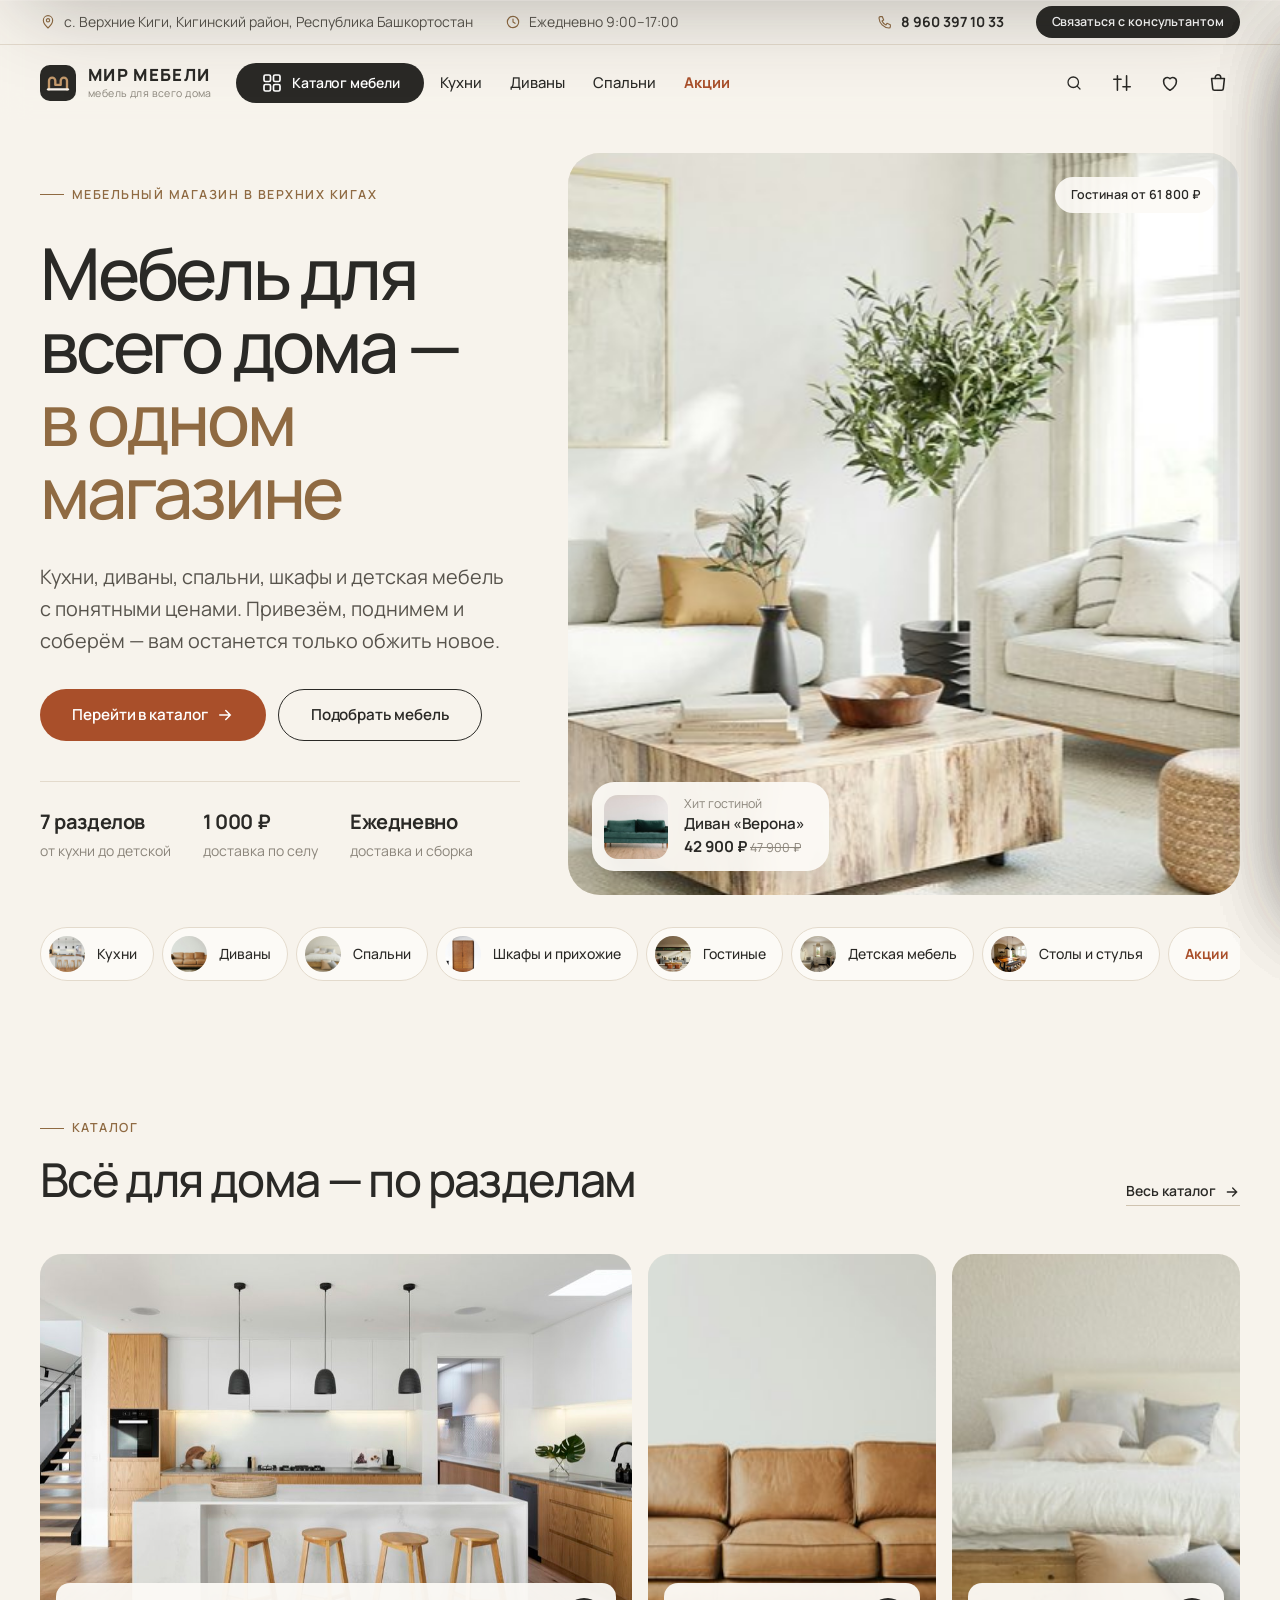
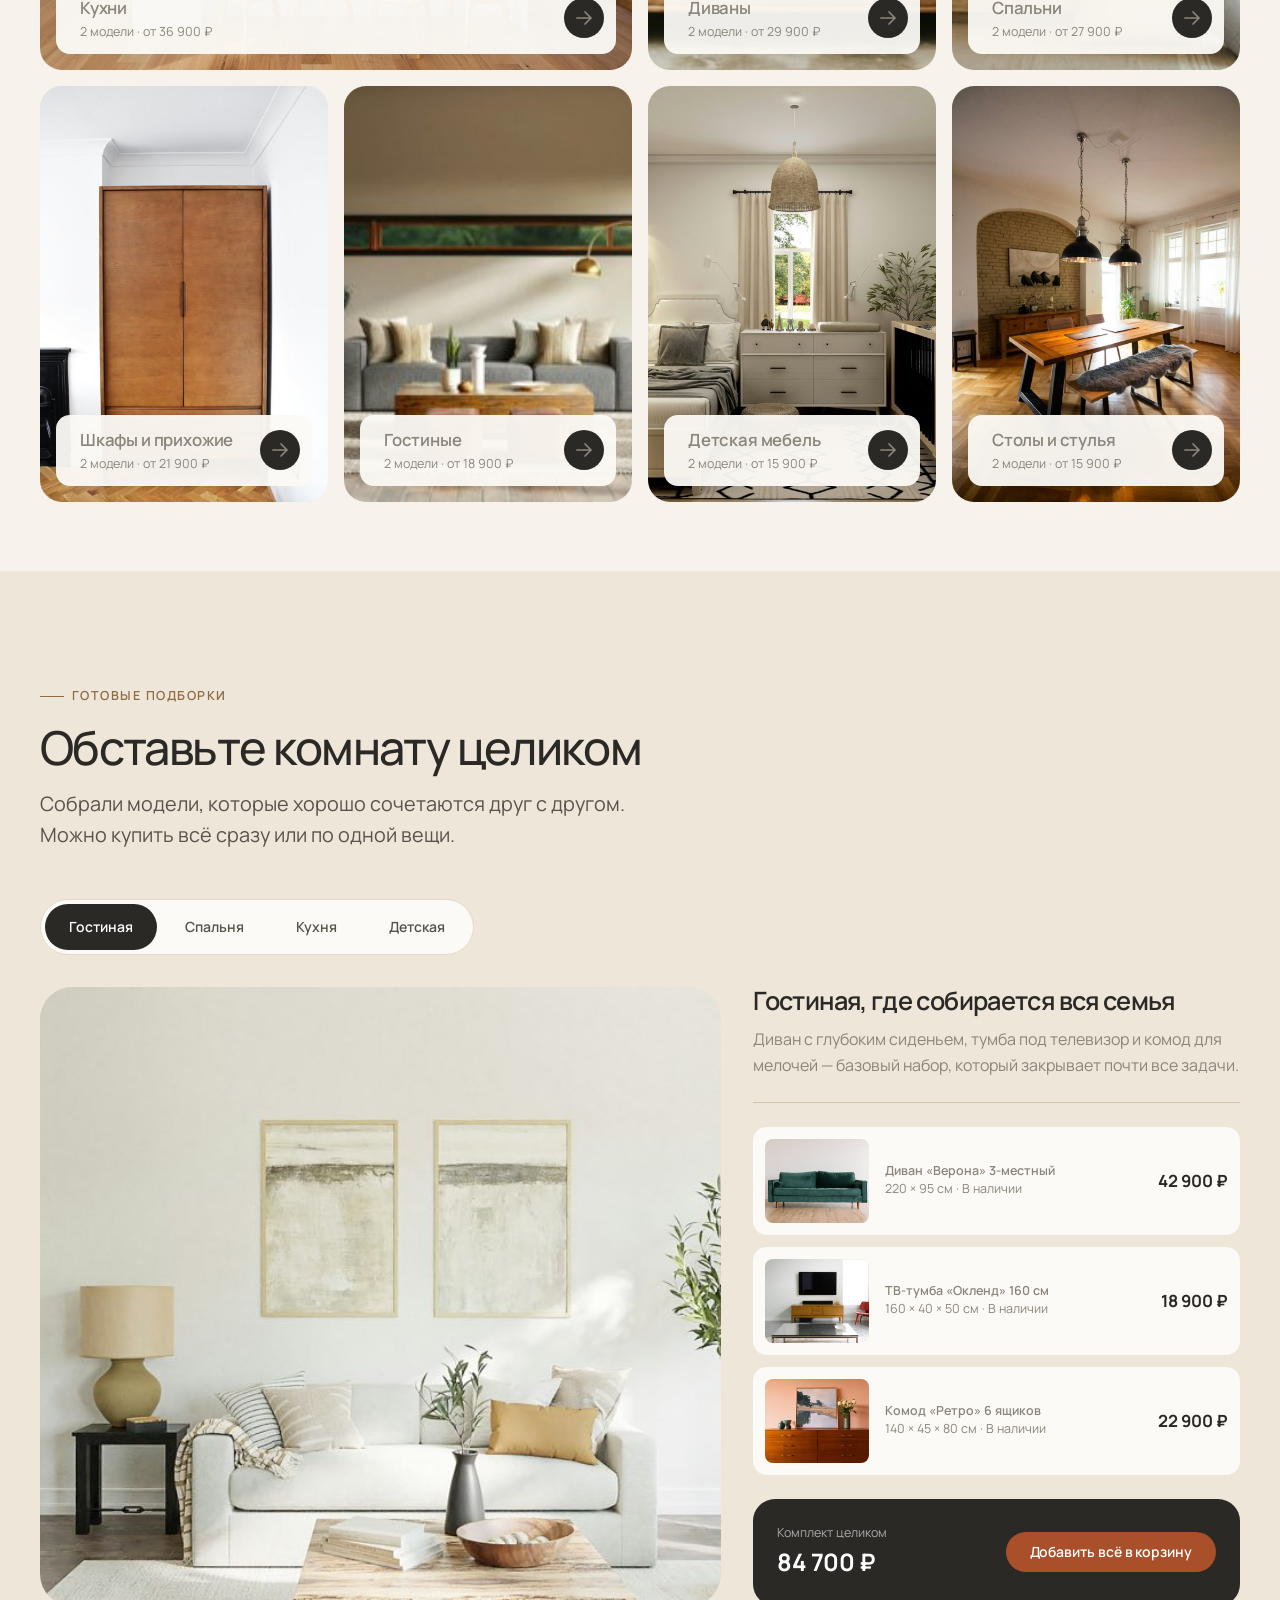
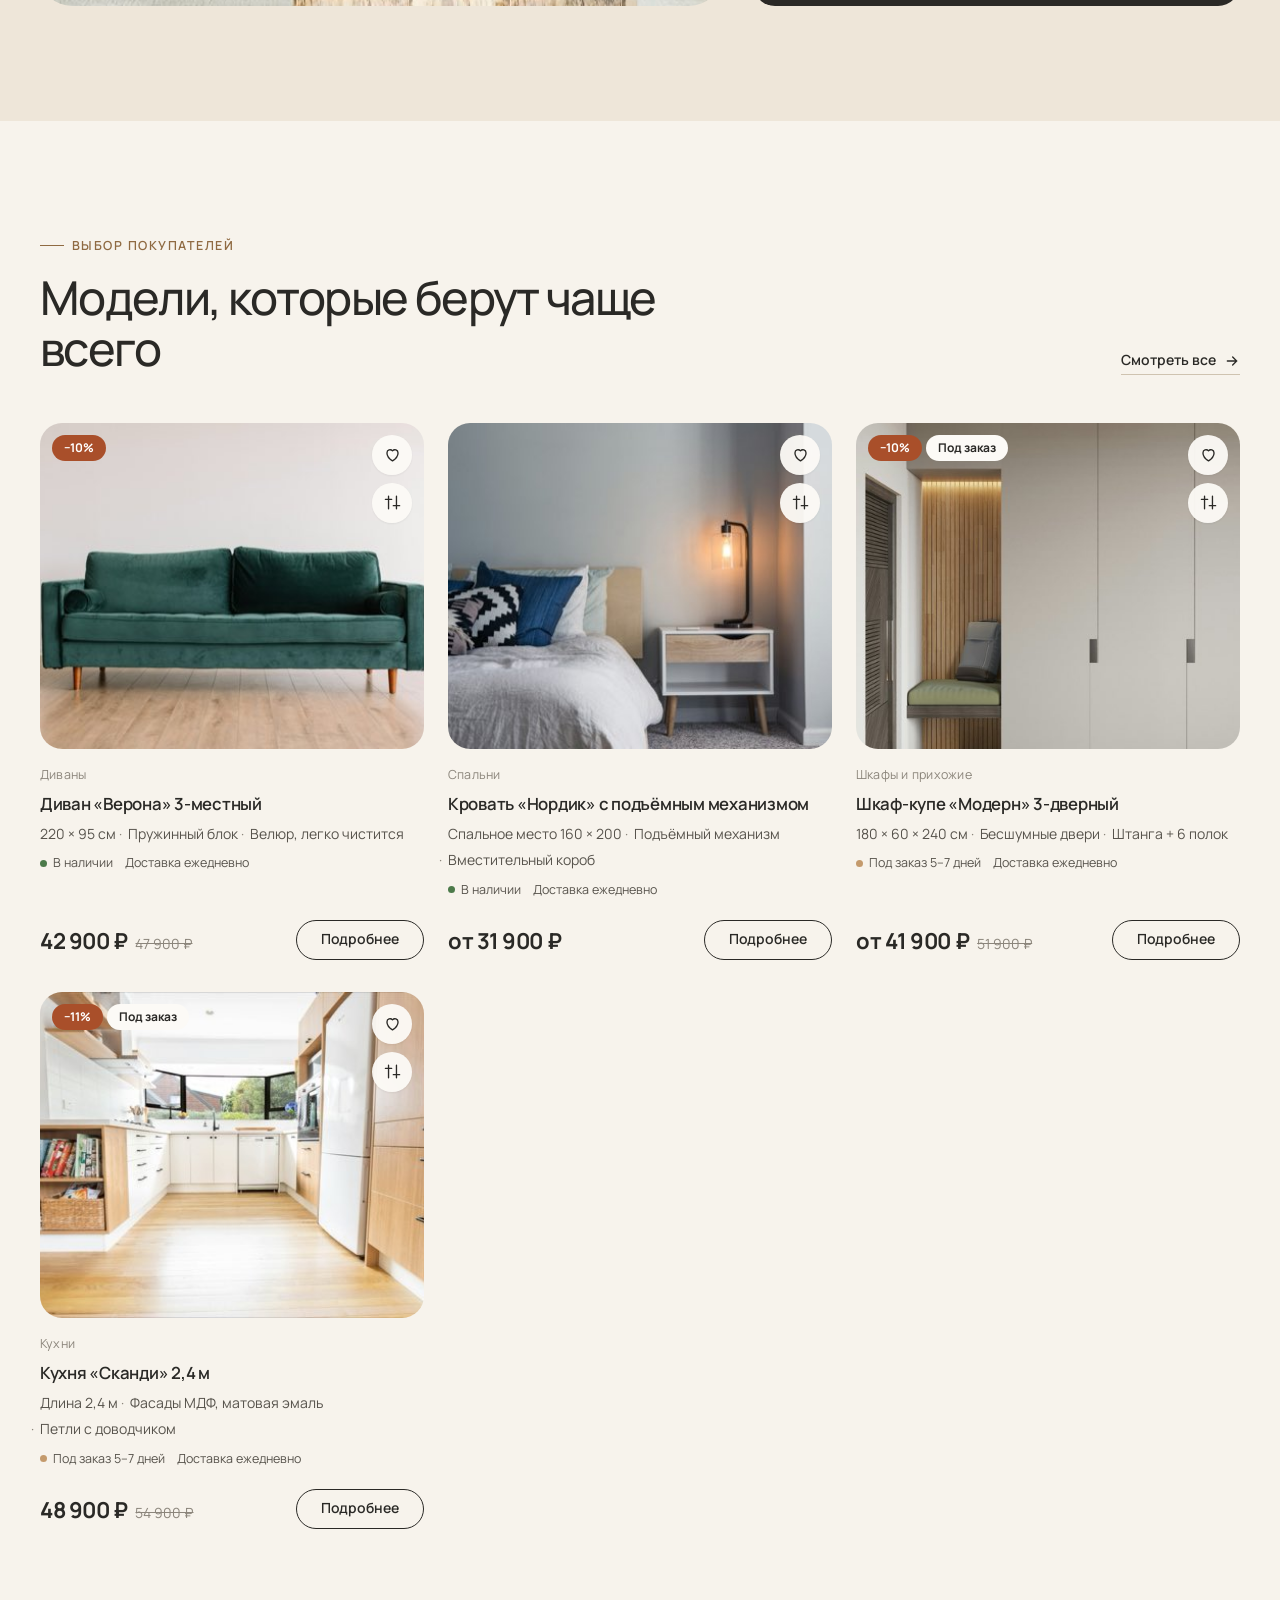
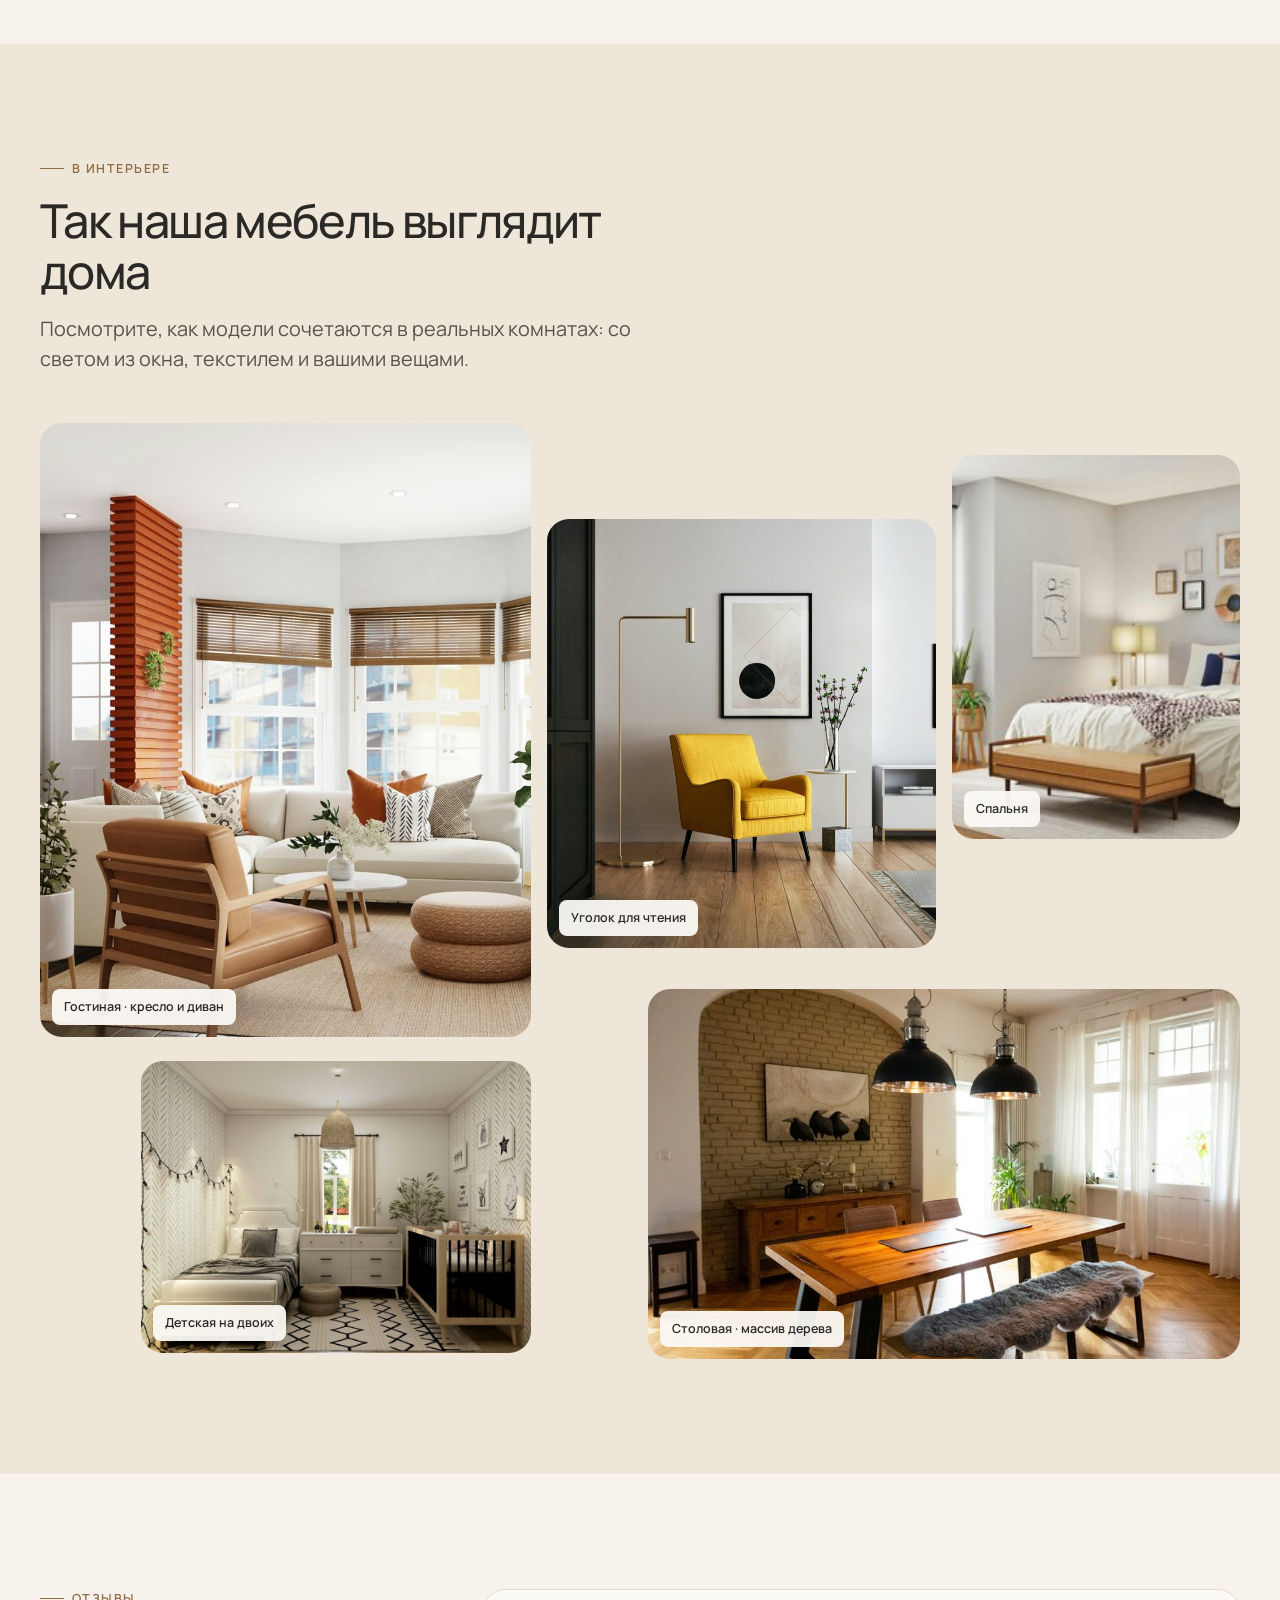
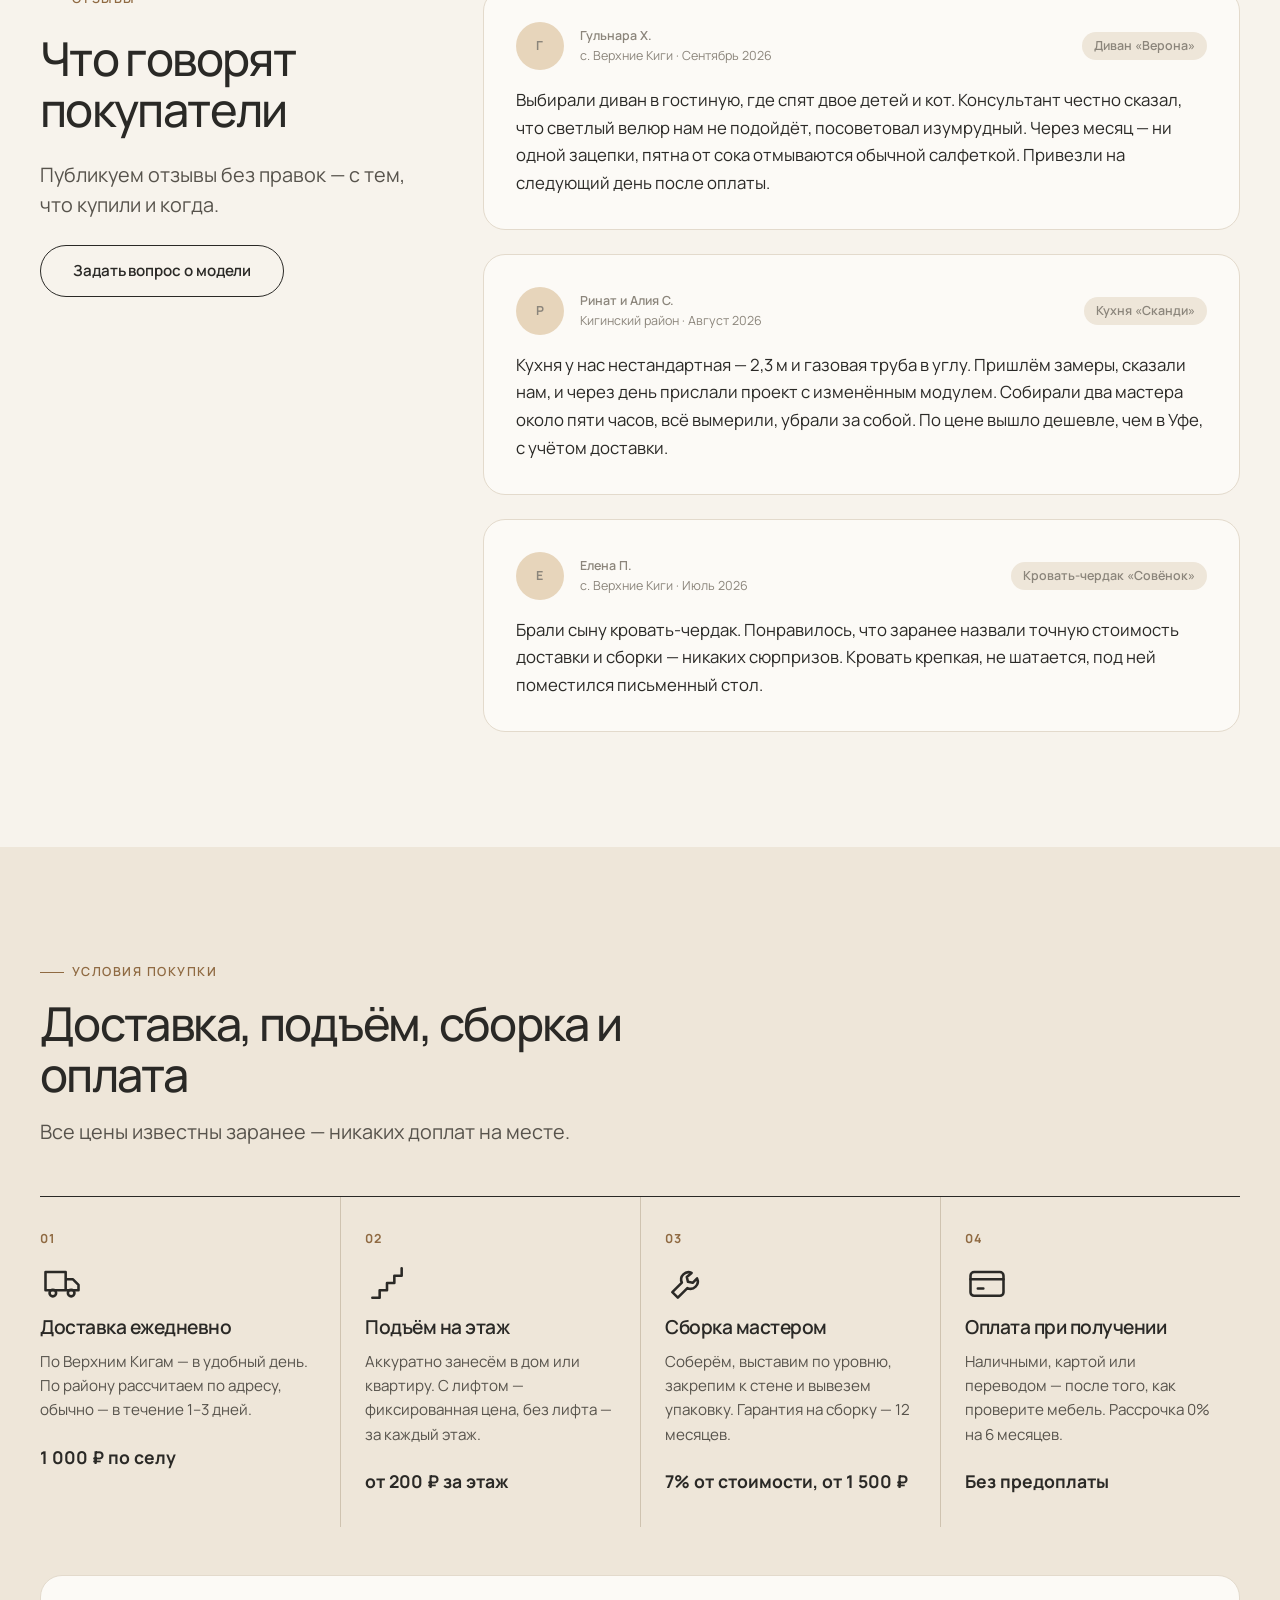
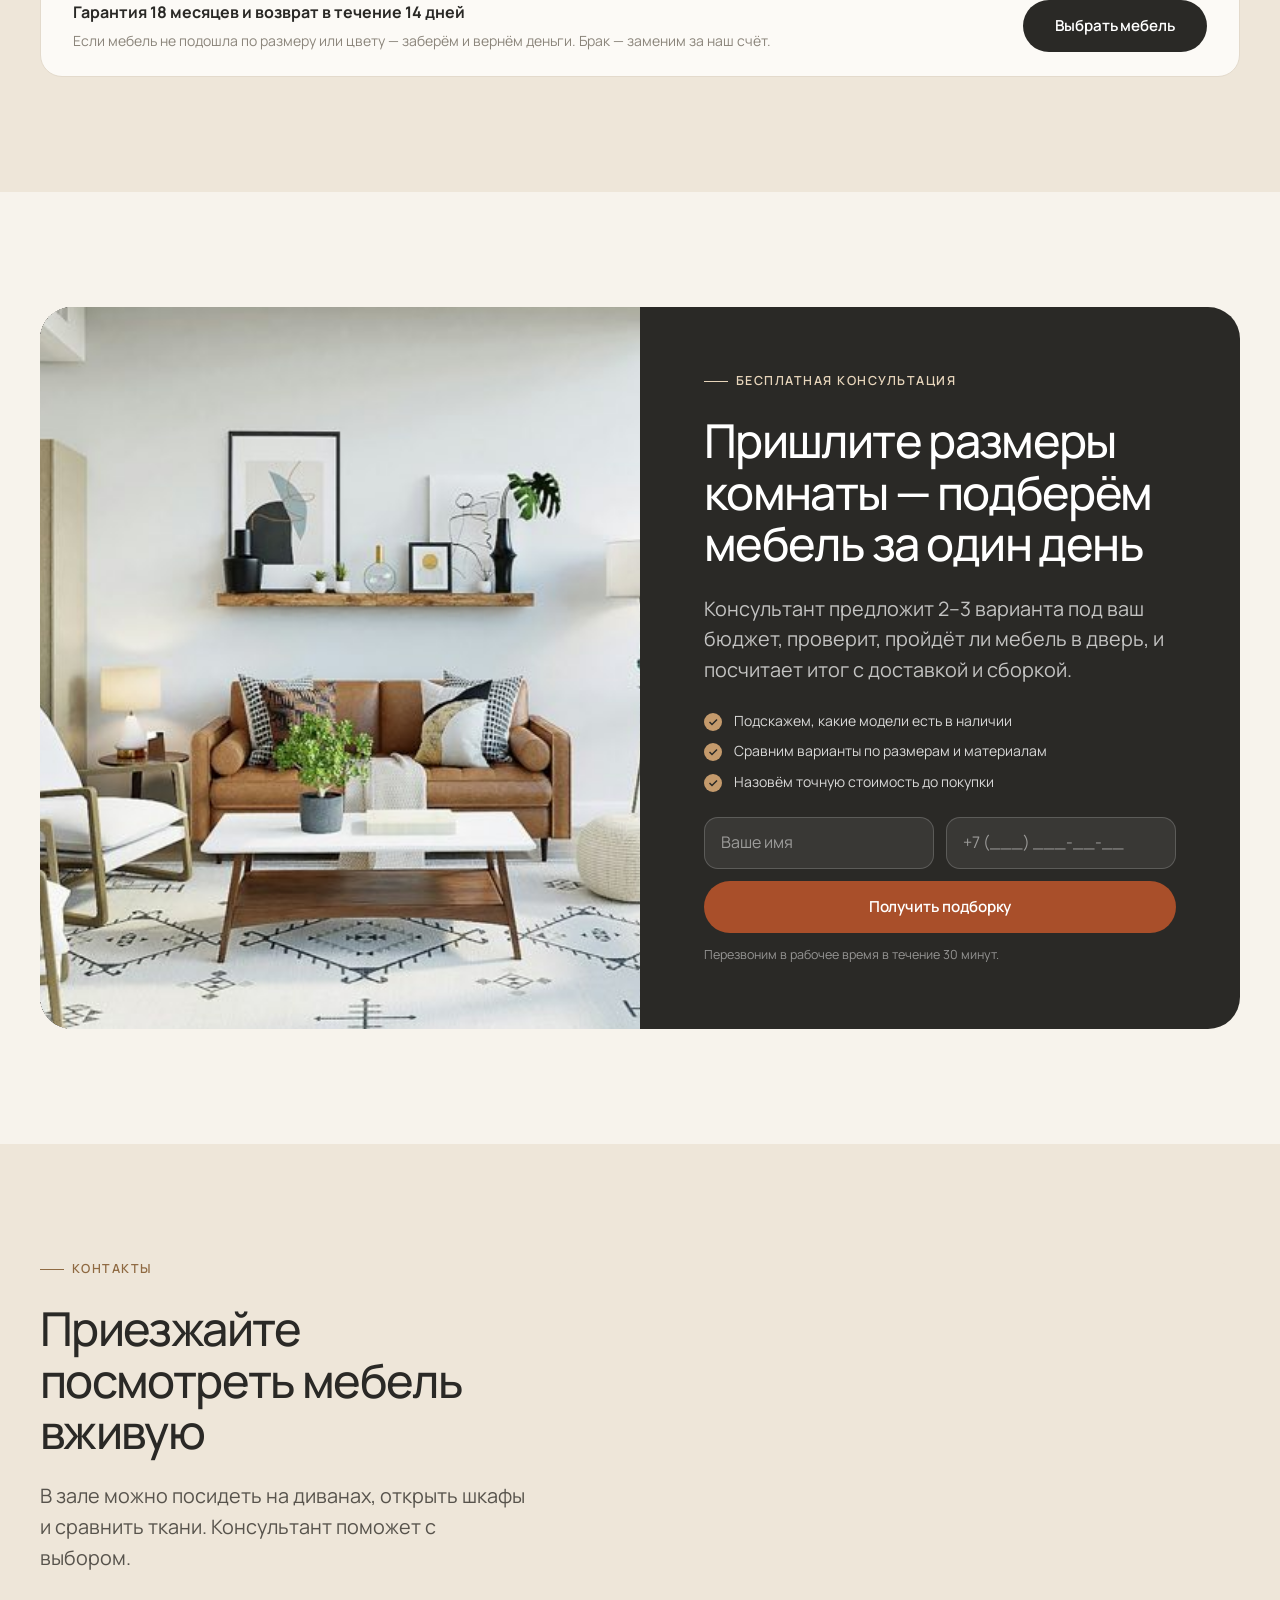
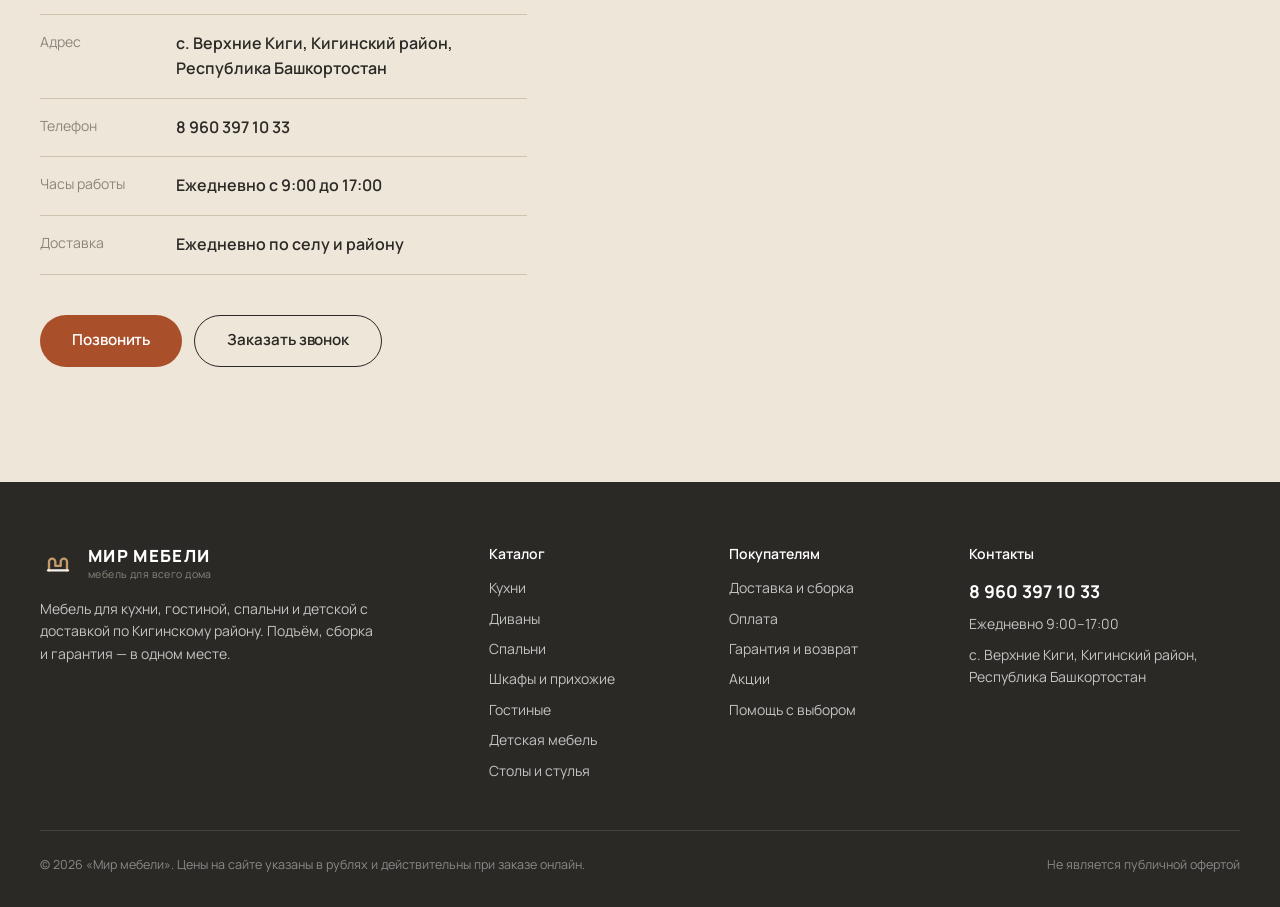
==== commit 227d2df6: "Мобильная версия: файлы на место" ====
--- a/index.html
+++ b/index.html
@@ -10,15 +10,14 @@
   <meta property="og:type" content="website">
   <meta property="og:title" content="Мир мебели — мебель для всего дома">
   <meta property="og:description" content="Кухни, диваны, спальни и детская мебель с доставкой и сборкой по Кигинскому району.">
-  <meta property="og:image" content="https://images.unsplash.com/photo-1633505899118-4ca6bd143043?auto=format&fit=crop&w=1200&h=630&q=72">
+  <meta property="og:image" content="assets/img/1633505899118-4ca6bd143043-1280.jpg">
   <meta property="og:locale" content="ru_RU">
   <link rel="icon" href="favicon.svg" type="image/svg+xml">
   <link rel="preconnect" href="https://fonts.googleapis.com">
   <link rel="preconnect" href="https://fonts.gstatic.com" crossorigin>
-  <link rel="preconnect" href="https://images.unsplash.com">
   <link href="https://fonts.googleapis.com/css2?family=Manrope:wght@400;500;600;700;800&display=swap" rel="stylesheet">
-  <link rel="preload" as="image" href="https://images.unsplash.com/photo-1633505899118-4ca6bd143043?auto=format&fit=crop&w=1400&q=72" imagesrcset="https://images.unsplash.com/photo-1633505899118-4ca6bd143043?auto=format&fit=crop&w=800&q=72 800w, https://images.unsplash.com/photo-1633505899118-4ca6bd143043?auto=format&fit=crop&w=1400&q=72 1400w, https://images.unsplash.com/photo-1633505899118-4ca6bd143043?auto=format&fit=crop&w=2000&q=72 2000w" imagesizes="(max-width: 900px) 100vw, 58vw">
-  <link rel="stylesheet" href="assets/css/styles.css">
+  <link rel="preload" as="image" href="assets/img/1633505899118-4ca6bd143043-960.jpg" imagesrcset="assets/img/1633505899118-4ca6bd143043-480.jpg 480w, assets/img/1633505899118-4ca6bd143043-960.jpg 960w, assets/img/1633505899118-4ca6bd143043-1280.jpg 1280w" imagesizes="(max-width: 900px) 100vw, 58vw">
+  <link rel="stylesheet" href="assets/css/styles.css?v=3">
   <script type="application/ld+json">
   {
     "@context": "https://schema.org",
@@ -58,12 +57,12 @@
           </div>
           <div class="hero__media">
             <img data-parallax="0.06"
-              src="https://images.unsplash.com/photo-1633505899118-4ca6bd143043?auto=format&fit=crop&w=1400&q=72"
-              srcset="https://images.unsplash.com/photo-1633505899118-4ca6bd143043?auto=format&fit=crop&w=800&q=72 800w, https://images.unsplash.com/photo-1633505899118-4ca6bd143043?auto=format&fit=crop&w=1400&q=72 1400w, https://images.unsplash.com/photo-1633505899118-4ca6bd143043?auto=format&fit=crop&w=2000&q=72 2000w"
+              src="assets/img/1633505899118-4ca6bd143043-960.jpg"
+              srcset="assets/img/1633505899118-4ca6bd143043-480.jpg 480w, assets/img/1633505899118-4ca6bd143043-960.jpg 960w, assets/img/1633505899118-4ca6bd143043-1280.jpg 1280w"
               sizes="(max-width: 900px) 100vw, 58vw" alt="Светлая гостиная: два дивана, журнальный стол из дерева, пуф и оливковое дерево у окна" width="1400" height="788" fetchpriority="high">
             <span class="hero__tag">Гостиная от 61 800 ₽</span>
             <a class="hero__chip" href="product.html?id=sofa-verona">
-              <img src="https://images.unsplash.com/photo-1555041469-a586c61ea9bc?auto=format&fit=crop&w=160&h=160&q=72" alt="" width="64" height="64">
+              <img src="assets/img/1555041469-a586c61ea9bc-480.jpg" alt="" width="64" height="64">
               <span><small>Хит гостиной</small><b>Диван «Верона»</b><strong>42 900 ₽</strong> <small style="display:inline;text-decoration:line-through">47 900 ₽</small></span>
             </a>
           </div>
@@ -126,11 +125,11 @@
           </div>
         </div>
         <div class="interiors">
-          <figure class="interior interior--a reveal"><img data-parallax="0.04" style="height:112%;margin-top:-6%" src="https://images.unsplash.com/photo-1618221639244-c1a8502c0eb9?auto=format&fit=crop&w=900&h=1125&q=72" alt="Гостиная с креслом из дерева и светлым диваном" loading="lazy" width="900" height="1125"><figcaption>Гостиная · кресло и диван</figcaption></figure>
-          <figure class="interior interior--b reveal" style="--d:.08s"><img src="https://images.unsplash.com/photo-1586023492125-27b2c045efd7?auto=format&fit=crop&w=800&h=880&q=72" alt="Жёлтое кресло и торшер у окна" loading="lazy" width="800" height="880"><figcaption>Уголок для чтения</figcaption></figure>
-          <figure class="interior interior--c reveal" style="--d:.16s"><img src="https://images.unsplash.com/photo-1616486029423-aaa4789e8c9a?auto=format&fit=crop&w=600&h=800&q=72" alt="Светлая спальня с кроватью и банкеткой" loading="lazy" width="600" height="800"><figcaption>Спальня</figcaption></figure>
-          <figure class="interior interior--d reveal"><img src="https://images.unsplash.com/photo-1600493505500-afac3fc363e6?auto=format&fit=crop&w=800&h=600&q=72" alt="Детская комната с кроватью и кроваткой" loading="lazy" width="800" height="600"><figcaption>Детская на двоих</figcaption></figure>
-          <figure class="interior interior--e reveal" style="--d:.08s"><img data-parallax="0.03" style="height:110%;margin-top:-5%" src="https://images.unsplash.com/photo-1585128903994-9788298932a6?auto=format&fit=crop&w=1100&h=690&q=72" alt="Обеденный стол из массива дерева со скамьёй" loading="lazy" width="1100" height="690"><figcaption>Столовая · массив дерева</figcaption></figure>
+          <figure class="interior interior--a reveal"><img data-parallax="0.04" style="height:112%;margin-top:-6%" src="assets/img/1618221639244-c1a8502c0eb9-960.jpg" alt="Гостиная с креслом из дерева и светлым диваном" loading="lazy" width="900" height="1125"><figcaption>Гостиная · кресло и диван</figcaption></figure>
+          <figure class="interior interior--b reveal" style="--d:.08s"><img src="assets/img/1586023492125-27b2c045efd7-960.jpg" alt="Жёлтое кресло и торшер у окна" loading="lazy" width="800" height="880"><figcaption>Уголок для чтения</figcaption></figure>
+          <figure class="interior interior--c reveal" style="--d:.16s"><img src="assets/img/1616486029423-aaa4789e8c9a-480.jpg" alt="Светлая спальня с кроватью и банкеткой" loading="lazy" width="600" height="800"><figcaption>Спальня</figcaption></figure>
+          <figure class="interior interior--d reveal"><img src="assets/img/1600493505500-afac3fc363e6-960.jpg" alt="Детская комната с кроватью и кроваткой" loading="lazy" width="800" height="600"><figcaption>Детская на двоих</figcaption></figure>
+          <figure class="interior interior--e reveal" style="--d:.08s"><img data-parallax="0.03" style="height:110%;margin-top:-5%" src="assets/img/1585128903994-9788298932a6-960.jpg" alt="Обеденный стол из массива дерева со скамьёй" loading="lazy" width="1100" height="690"><figcaption>Столовая · массив дерева</figcaption></figure>
         </div>
       </div>
     </section>
@@ -199,7 +198,7 @@
     <section class="section" aria-labelledby="cons-title">
       <div class="container">
         <div class="consult reveal">
-          <div class="consult__media"><img data-parallax="0.04" style="height:112%;top:-6%" src="https://images.unsplash.com/photo-1618221469555-7f3ad97540d6?auto=format&fit=crop&w=1100&q=72" alt="Светлая гостиная с креслом и диваном" loading="lazy" width="1100" height="733"></div>
+          <div class="consult__media"><img data-parallax="0.04" style="height:112%;top:-6%" src="assets/img/1618221469555-7f3ad97540d6-960.jpg" alt="Светлая гостиная с креслом и диваном" loading="lazy" width="1100" height="733"></div>
           <div class="consult__body">
             <span class="eyebrow">Бесплатная консультация</span>
             <h2 class="h2" id="cons-title">Пришлите размеры комнаты — подберём мебель за один день</h2>
@@ -250,8 +249,8 @@
 
   <div id="site-footer"></div>
 
-  <script src="assets/js/data.js" defer></script>
-  <script src="assets/js/app.js" defer></script>
-  <script src="assets/js/home.js" defer></script>
+  <script src="assets/js/data.js?v=3" defer></script>
+  <script src="assets/js/app.js?v=3" defer></script>
+  <script src="assets/js/home.js?v=3" defer></script>
 </body>
 </html>
--- a/assets/css/styles.css
+++ b/assets/css/styles.css
@@ -66,6 +66,8 @@
 
 /* ---------- База ---------- */
 *, *::before, *::after { box-sizing: border-box; }
+html, body { max-width: 100%; overflow-x: clip; }
+@supports not (overflow: clip) { body { overflow-x: hidden; } }
 html { -webkit-text-size-adjust: 100%; scroll-behavior: smooth; scroll-padding-top: 96px; }
 body {
   margin: 0; background: var(--milk); color: var(--graphite);
@@ -175,7 +177,7 @@
 .mega { position: absolute; left: 0; right: 0; top: 100%; background: var(--milk-light); border-top: 1px solid var(--line); box-shadow: var(--shadow-lg); opacity: 0; visibility: hidden; transform: translateY(-6px); transition: opacity var(--t), transform var(--t), visibility var(--t); }
 .mega.is-open { opacity: 1; visibility: visible; transform: none; }
 .mega__in { display: grid; grid-template-columns: 1fr 340px; gap: var(--sp-7); padding: var(--sp-7) var(--gutter); }
-.mega__grid { display: grid; grid-template-columns: repeat(4, 1fr); gap: var(--sp-4); }
+.mega__grid { display: grid; grid-template-columns: repeat(4, minmax(0, 1fr)); gap: var(--sp-4); }
 .mega__cat { display: grid; gap: var(--sp-3); padding: var(--sp-3); border-radius: var(--r-md); transition: background var(--t); }
 .mega__cat:hover { background: var(--beige); }
 .mega__cat img { aspect-ratio: 4/3; object-fit: cover; border-radius: var(--r-sm); width: 100%; }
@@ -222,7 +224,7 @@
 .quickcat img { width: 36px; height: 36px; border-radius: 50%; object-fit: cover; }
 
 /* ---------- Категории (мозаика) ---------- */
-.cats { display: grid; grid-template-columns: repeat(12, 1fr); grid-auto-rows: 200px; gap: var(--sp-4); }
+.cats { display: grid; grid-template-columns: repeat(12, minmax(0, 1fr)); grid-auto-rows: 200px; gap: var(--sp-4); }
 .cat-tile { position: relative; overflow: hidden; border-radius: var(--r-lg); background: var(--beige); isolation: isolate; }
 .cat-tile img { position: absolute; inset: 0; width: 100%; height: 100%; object-fit: cover; transition: transform .8s var(--ease); z-index: -1; }
 .cat-tile:hover img { transform: scale(1.04); }
@@ -250,7 +252,7 @@
 .room__body { display: flex; flex-direction: column; gap: var(--sp-5); }
 .room__intro { display: grid; gap: var(--sp-3); padding-bottom: var(--sp-5); border-bottom: 1px solid var(--line-strong); }
 .room__list { display: grid; gap: var(--sp-3); }
-.room-item { display: grid; grid-template-columns: 104px 1fr auto; align-items: center; gap: var(--sp-4); padding: var(--sp-3); border-radius: var(--r-md); background: var(--milk-light); transition: box-shadow var(--t), transform var(--t); }
+.room-item { display: grid; grid-template-columns: 104px minmax(0, 1fr) auto; align-items: center; gap: var(--sp-4); padding: var(--sp-3); border-radius: var(--r-md); background: var(--milk-light); transition: box-shadow var(--t), transform var(--t); }
 .room-item:hover { box-shadow: var(--shadow-md); transform: translateY(-1px); }
 .room-item img { width: 104px; height: 84px; object-fit: cover; border-radius: var(--r-sm); }
 .room-item b { display: block; font-weight: 600; line-height: 1.3; }
@@ -295,7 +297,7 @@
 .card__tools, .card__badges { z-index: 2; }
 
 /* ---------- Интерьеры (галерея с параллаксом) ---------- */
-.interiors { display: grid; grid-template-columns: repeat(12, 1fr); gap: var(--sp-4); align-items: start; }
+.interiors { display: grid; grid-template-columns: repeat(12, minmax(0, 1fr)); gap: var(--sp-4); align-items: start; }
 .interior { position: relative; overflow: hidden; border-radius: var(--r-lg); background: var(--beige); margin: 0; }
 .interior img { width: 100%; height: 100%; object-fit: cover; }
 .interior figcaption { position: absolute; left: var(--sp-3); bottom: var(--sp-3); padding: var(--sp-2) var(--sp-3); border-radius: var(--r-sm); background: rgba(252,250,246,.94); font-size: var(--fs-xs); font-weight: 600; }
@@ -319,7 +321,7 @@
 .review__text { font-size: 1.05rem; line-height: 1.65; color: var(--graphite); }
 
 /* ---------- Доставка и сервис ---------- */
-.service { display: grid; grid-template-columns: repeat(4, 1fr); border-top: 1px solid var(--graphite); }
+.service { display: grid; grid-template-columns: repeat(4, minmax(0, 1fr)); border-top: 1px solid var(--graphite); }
 .service__item { padding: var(--sp-6) var(--sp-5) var(--sp-6) 0; display: grid; gap: var(--sp-3); align-content: start; }
 .service__item + .service__item { padding-left: var(--sp-5); border-left: 1px solid var(--line-strong); }
 .service__num { font-size: var(--fs-xs); font-weight: 700; color: var(--oak-deep); letter-spacing: .1em; }
@@ -327,7 +329,7 @@
 .service__item h3 { font-size: 1.2rem; }
 .service__item p { color: var(--graphite-soft); font-size: 0.95rem; }
 .service__price { margin-top: var(--sp-2); font-weight: 700; font-size: 1.1rem; }
-.service__bar { margin-top: var(--sp-7); display: grid; grid-template-columns: 1fr auto; gap: var(--sp-5); align-items: center; padding: var(--sp-5) var(--sp-6); border-radius: var(--r-lg); background: var(--milk-light); border: 1px solid var(--line); }
+.service__bar { margin-top: var(--sp-7); display: grid; grid-template-columns: minmax(0, 1fr) auto; gap: var(--sp-5); align-items: center; padding: var(--sp-5) var(--sp-6); border-radius: var(--r-lg); background: var(--milk-light); border: 1px solid var(--line); }
 
 /* ---------- Консультация ---------- */
 .consult { position: relative; display: grid; grid-template-columns: minmax(0, 6fr) minmax(0, 6fr); border-radius: var(--r-xl); overflow: hidden; background: var(--graphite); color: var(--white); }
@@ -342,7 +344,7 @@
 
 /* ---------- Формы ---------- */
 .form { display: grid; gap: var(--sp-3); }
-.form__row { display: grid; grid-template-columns: 1fr 1fr; gap: var(--sp-3); }
+.form__row { display: grid; grid-template-columns: repeat(2, minmax(0, 1fr)); gap: var(--sp-3); }
 .field { display: grid; gap: 6px; }
 .field label { font-size: var(--fs-xs); font-weight: 600; color: var(--graphite-soft); }
 .input, .select, .textarea {
@@ -369,7 +371,7 @@
 .contacts { display: grid; grid-template-columns: minmax(0, 5fr) minmax(0, 7fr); gap: var(--sp-6); align-items: stretch; }
 .contacts__info { display: grid; gap: var(--sp-5); align-content: start; }
 .contacts__list { display: grid; border-top: 1px solid var(--line-strong); }
-.contacts__row { display: grid; grid-template-columns: 120px 1fr; gap: var(--sp-4); padding: var(--sp-4) 0; border-bottom: 1px solid var(--line-strong); }
+.contacts__row { display: grid; grid-template-columns: 120px minmax(0, 1fr); gap: var(--sp-4); padding: var(--sp-4) 0; border-bottom: 1px solid var(--line-strong); }
 .contacts__row dt { font-size: var(--fs-sm); color: var(--muted); }
 .contacts__row dd { margin: 0; font-weight: 600; }
 .contacts__map { border-radius: var(--r-xl); overflow: hidden; min-height: 420px; background: var(--beige); position: relative; }
@@ -404,7 +406,7 @@
 .fgroup__title { font-size: var(--fs-sm); font-weight: 700; margin-bottom: var(--sp-4); display: flex; justify-content: space-between; }
 .fgroup .check + .check { margin-top: var(--sp-3); }
 .fgroup .check span:last-child { margin-left: auto; color: var(--muted); font-size: var(--fs-xs); }
-.range { display: grid; grid-template-columns: 1fr 1fr; gap: var(--sp-2); }
+.range { display: grid; grid-template-columns: repeat(2, minmax(0, 1fr)); gap: var(--sp-2); }
 .range .input { min-height: 44px; font-size: var(--fs-sm); }
 .range-slider { position: relative; height: 28px; margin-top: var(--sp-3); }
 .range-slider input[type=range] { position: absolute; inset: 0; width: 100%; pointer-events: none; -webkit-appearance: none; appearance: none; background: transparent; }
@@ -435,8 +437,11 @@
 .gallery__thumb img { width: 100%; height: 100%; object-fit: cover; }
 .gallery__thumb[aria-current="true"] { opacity: 1; border-color: var(--graphite); }
 .gallery__main { position: relative; border-radius: var(--r-xl); overflow: hidden; background: var(--beige); aspect-ratio: 5/4.4; cursor: zoom-in; }
-.gallery__main img { width: 100%; height: 100%; object-fit: cover; }
-.gallery__zoom { position: absolute; right: var(--sp-4); bottom: var(--sp-4); display: inline-flex; align-items: center; gap: var(--sp-2); padding: var(--sp-2) var(--sp-4); border-radius: var(--r-pill); background: rgba(252,250,246,.94); font-size: var(--fs-xs); font-weight: 600; }
+.gallery__track { position: absolute; inset: 0; display: flex; overflow-x: auto; overflow-y: hidden; scroll-snap-type: x mandatory; scrollbar-width: none; overscroll-behavior-x: contain; -webkit-overflow-scrolling: touch; touch-action: pan-x pan-y; }
+.gallery__track::-webkit-scrollbar { display: none; }
+.gallery__slide { flex: 0 0 100%; height: 100%; scroll-snap-align: start; scroll-snap-stop: always; cursor: zoom-in; }
+.gallery__slide img { width: 100%; height: 100%; object-fit: cover; -webkit-user-drag: none; user-select: none; }
+.gallery__zoom { pointer-events: none; position: absolute; right: var(--sp-4); bottom: var(--sp-4); display: inline-flex; align-items: center; gap: var(--sp-2); padding: var(--sp-2) var(--sp-4); border-radius: var(--r-pill); background: rgba(252,250,246,.94); font-size: var(--fs-xs); font-weight: 600; }
 .gallery__nav { position: absolute; top: 50%; transform: translateY(-50%); width: 44px; height: 44px; border-radius: 50%; background: rgba(252,250,246,.94); display: grid; place-items: center; box-shadow: var(--shadow-sm); }
 .gallery__nav--prev { left: var(--sp-4); }
 .gallery__nav--next { right: var(--sp-4); }
@@ -453,7 +458,7 @@
 .opt__list { display: flex; flex-wrap: wrap; gap: var(--sp-2); }
 .opt__btn { padding: var(--sp-2) var(--sp-4); min-height: 44px; border-radius: var(--r-md); border: 1px solid var(--line-strong); font-size: var(--fs-sm); font-weight: 500; transition: var(--t); }
 .opt__btn[aria-pressed="true"] { border-color: var(--graphite); box-shadow: inset 0 0 0 1px var(--graphite); }
-.buy__specs { display: grid; grid-template-columns: 1fr 1fr; gap: 0 var(--sp-5); border-top: 1px solid var(--line); }
+.buy__specs { display: grid; grid-template-columns: repeat(2, minmax(0, 1fr)); gap: 0 var(--sp-5); border-top: 1px solid var(--line); }
 .buy__specs div { padding: var(--sp-3) 0; border-bottom: 1px solid var(--line); }
 .buy__specs dt { font-size: var(--fs-xs); color: var(--muted); }
 .buy__specs dd { margin: 0; font-weight: 600; font-size: var(--fs-sm); }
@@ -487,7 +492,7 @@
 .ticks { display: grid; gap: var(--sp-3); }
 .ticks li { display: flex; gap: var(--sp-3); }
 .ticks li::before { content: ''; flex: none; width: 20px; height: 20px; margin-top: 2px; border-radius: 50%; background: var(--oak-light) url("data:image/svg+xml,%3Csvg xmlns='http://www.w3.org/2000/svg' viewBox='0 0 24 24' fill='none' stroke='%238F6A42' stroke-width='3'%3E%3Cpath d='M5 12l5 5L20 7'/%3E%3C/svg%3E") center/12px no-repeat; }
-.info-cards { display: grid; grid-template-columns: 1fr 1fr; gap: var(--sp-4); }
+.info-cards { display: grid; grid-template-columns: repeat(2, minmax(0, 1fr)); gap: var(--sp-4); }
 .info-card { padding: var(--sp-5); border-radius: var(--r-md); background: var(--milk-light); border: 1px solid var(--line); display: grid; gap: var(--sp-2); align-content: start; }
 .info-card b { font-weight: 600; }
 .info-card p { font-size: var(--fs-sm); color: var(--graphite-soft); }
@@ -504,7 +509,7 @@
 .drawer__head h2 { font-size: 1.35rem; font-weight: 600; }
 .drawer__body { flex: 1; overflow: auto; padding: var(--sp-5); }
 .drawer__foot { padding: var(--sp-5); border-top: 1px solid var(--line); background: var(--milk-light); display: grid; gap: var(--sp-3); }
-.line-item { display: grid; grid-template-columns: 88px 1fr; gap: var(--sp-4); padding: var(--sp-4) 0; border-bottom: 1px solid var(--line); }
+.line-item { display: grid; grid-template-columns: 88px minmax(0, 1fr); gap: var(--sp-4); padding: var(--sp-4) 0; border-bottom: 1px solid var(--line); }
 .line-item:first-child { padding-top: 0; }
 .line-item img { width: 88px; height: 76px; border-radius: var(--r-sm); object-fit: cover; }
 .line-item__title { font-weight: 600; line-height: 1.3; font-size: 0.95rem; }
@@ -536,7 +541,7 @@
 .search__input { flex: 1; border: 0; background: none; font-size: clamp(1.25rem, 1rem + 1vw, 1.75rem); font-weight: 500; outline: none; min-width: 0; letter-spacing: -0.02em; }
 .search__hints { margin-top: var(--sp-5); display: flex; flex-wrap: wrap; gap: var(--sp-2); align-items: center; font-size: var(--fs-sm); }
 .search__results { margin-top: var(--sp-5); display: grid; grid-template-columns: repeat(auto-fill, minmax(260px, 1fr)); gap: var(--sp-3); }
-.search-hit { display: grid; grid-template-columns: 72px 1fr; gap: var(--sp-3); align-items: center; padding: var(--sp-2); border-radius: var(--r-md); transition: background var(--t); }
+.search-hit { display: grid; grid-template-columns: 72px minmax(0, 1fr); gap: var(--sp-3); align-items: center; padding: var(--sp-2); border-radius: var(--r-md); transition: background var(--t); }
 .search-hit:hover, .search-hit:focus-visible { background: var(--beige); }
 .search-hit img { width: 72px; height: 60px; object-fit: cover; border-radius: var(--r-sm); }
 .search-hit b { display: block; font-weight: 600; font-size: var(--fs-sm); line-height: 1.3; }
@@ -582,17 +587,29 @@
 }
 @media (max-width: 1100px) {
   .topbar__hours { display: none; }
-  .hero__grid { grid-template-columns: 1fr 1fr; }
+  .hero__grid { grid-template-columns: repeat(2, minmax(0, 1fr)); }
   .catalog { grid-template-columns: 240px minmax(0, 1fr); gap: var(--sp-5); }
   .catalog .grid-products { grid-template-columns: repeat(2, minmax(0, 1fr)); }
-  .footer__grid { grid-template-columns: 1fr 1fr; }
-  .mega__in { grid-template-columns: 1fr; }
+  .footer__grid { grid-template-columns: repeat(2, minmax(0, 1fr)); }
+  .mega__in { grid-template-columns: minmax(0, 1fr); }
   .mega__promo { display: none; }
-  .pdp-info { grid-template-columns: 1fr; }
+  .pdp-info { grid-template-columns: minmax(0, 1fr); }
   .pdp-info__nav { display: none; }
 }
 
 @media (max-width: 900px) {
+  .mega { display: none; }
+  .hero__grid, .room, .reviews, .consult, .contacts, .footer__grid, .catalog, .pdp,
+  .info-block, .info-cards, .form__row, .gallery, .rooms__tabs { grid-template-columns: minmax(0, 1fr); }
+  .hero__facts { grid-template-columns: repeat(3, minmax(0, 1fr)); }
+  .service { grid-template-columns: repeat(2, minmax(0, 1fr)); }
+  .cats { grid-template-columns: repeat(2, minmax(0, 1fr)); }
+  .interiors { grid-template-columns: repeat(2, minmax(0, 1fr)); }
+  .toolbar__right { width: 100%; }
+  .toolbar__right > * { flex: 1 1 0; min-width: 0; }
+  .toolbar .select { width: 100%; padding-left: var(--sp-3); }
+  .btn { white-space: normal; text-align: center; line-height: 1.25; }
+  img, video, iframe, table { max-width: 100%; }
   :root { --header-h: 64px; --tabbar-h: 64px; }
   .topbar { display: none; }
   .mainbar__in { min-height: 64px; gap: var(--sp-2); }
@@ -604,24 +621,24 @@
   .header-actions .icon-btn--fav, .header-actions .icon-btn--cart, .header-actions .icon-btn--compare { display: none; }
   .header-call { display: inline-grid; }
 
-  .tabbar { position: fixed; left: 0; right: 0; bottom: 0; z-index: 60; display: grid; grid-template-columns: repeat(5, 1fr); height: calc(var(--tabbar-h) + env(safe-area-inset-bottom)); padding-bottom: env(safe-area-inset-bottom); background: rgba(252,250,246,.97); border-top: 1px solid var(--line); backdrop-filter: blur(12px); }
+  .tabbar { position: fixed; left: 0; right: 0; bottom: 0; z-index: 60; display: grid; grid-template-columns: repeat(5, minmax(0, 1fr)); height: calc(var(--tabbar-h) + env(safe-area-inset-bottom)); padding-bottom: env(safe-area-inset-bottom); background: rgba(252,250,246,.97); border-top: 1px solid var(--line); backdrop-filter: blur(12px); }
   .tabbar__item { position: relative; display: grid; justify-items: center; align-content: center; gap: 3px; font-size: 11px; font-weight: 600; color: var(--graphite-soft); }
   .tabbar__item svg { width: 22px; height: 22px; }
   .tabbar__item[aria-current="page"] { color: var(--accent); }
   .tabbar__item .badge-count { top: 6px; right: calc(50% - 22px); }
 
   .hero { padding-top: var(--sp-3); }
-  .hero__grid { grid-template-columns: 1fr; min-height: 0; gap: var(--sp-5); }
+  .hero__grid { grid-template-columns: minmax(0, 1fr); min-height: 0; gap: var(--sp-5); }
   .hero__media { order: -1; min-height: 0; aspect-ratio: 4/3.3; border-radius: var(--r-lg); }
   .hero__copy { padding: 0; gap: var(--sp-5); }
-  .hero__facts { grid-template-columns: repeat(3, 1fr); gap: var(--sp-3); }
+  .hero__facts { grid-template-columns: repeat(3, minmax(0, 1fr)); gap: var(--sp-3); }
   .hero__fact b { font-size: 1.05rem; }
   .hero__fact span { font-size: var(--fs-xs); }
   .hero__chip { left: var(--sp-3); bottom: var(--sp-3); padding: var(--sp-2) var(--sp-4) var(--sp-2) var(--sp-2); gap: var(--sp-3); }
   .hero__chip img { width: 48px; height: 48px; }
   .hero__tag { top: var(--sp-3); right: var(--sp-3); }
 
-  .cats { grid-template-columns: 1fr 1fr; grid-auto-rows: 180px; gap: var(--sp-3); }
+  .cats { grid-template-columns: repeat(2, minmax(0, 1fr)); grid-auto-rows: 180px; gap: var(--sp-3); }
   .cat-tile:nth-child(n) { grid-column: span 1; grid-row: span 1; }
   .cat-tile:nth-child(1) { grid-column: span 2; grid-row: span 1; }
   .cat-tile__label { left: var(--sp-2); right: var(--sp-2); bottom: var(--sp-2); padding: var(--sp-2) var(--sp-2) var(--sp-2) var(--sp-3); }
@@ -629,9 +646,9 @@
   .cat-tile__label > span > span { display: none; }
   .cat-tile__go { width: 30px; height: 30px; }
 
-  .room { grid-template-columns: 1fr; }
+  .room { grid-template-columns: minmax(0, 1fr); }
   .room__media { min-height: 0; aspect-ratio: 4/3; border-radius: var(--r-lg); }
-  .room-item { grid-template-columns: 80px 1fr; row-gap: var(--sp-1); }
+  .room-item { grid-template-columns: 80px minmax(0, 1fr); row-gap: var(--sp-1); }
   .room-item img { width: 80px; height: 68px; grid-row: span 2; }
   .room-item strong { grid-column: 2; font-size: 1rem; align-self: start; }
   .card__badges .tag:not(.tag--sale) { display: none; }
@@ -645,47 +662,48 @@
   .price__now { font-size: 1.15rem; }
   .card__tool { width: 36px; height: 36px; }
 
-  .interiors { grid-template-columns: repeat(2, 1fr); gap: var(--sp-3); }
+  .interiors { grid-template-columns: repeat(2, minmax(0, 1fr)); gap: var(--sp-3); }
   .interior--a, .interior--b, .interior--c, .interior--d, .interior--e { grid-column: auto; margin-top: 0; aspect-ratio: 3/4; }
   .interior--a { grid-column: span 2; aspect-ratio: 4/3; }
   .interior--e { grid-column: span 2; aspect-ratio: 16/10; }
 
-  .reviews { grid-template-columns: 1fr; gap: var(--sp-6); }
+  .reviews { grid-template-columns: minmax(0, 1fr); gap: var(--sp-6); }
   .reviews__aside { position: static; }
   .review { padding: var(--sp-5); }
   .review__head { flex-wrap: wrap; }
   .review__product { margin-left: 0; }
 
-  .service { grid-template-columns: 1fr 1fr; }
+  .service { grid-template-columns: repeat(2, minmax(0, 1fr)); }
   .service__item, .service__item + .service__item { padding: var(--sp-5) var(--sp-3) var(--sp-5) 0; border-left: 0; border-bottom: 1px solid var(--line-strong); }
   .service__item:nth-child(even) { padding-left: var(--sp-3); border-left: 1px solid var(--line-strong); }
-  .service__bar { grid-template-columns: 1fr; }
-
-  .consult { grid-template-columns: 1fr; border-radius: var(--r-lg); }
+  .service__bar { grid-template-columns: minmax(0, 1fr); }
+
+  .consult { grid-template-columns: minmax(0, 1fr); border-radius: var(--r-lg); }
   .consult__media { min-height: 0; aspect-ratio: 16/9; }
-  .contacts { grid-template-columns: 1fr; }
+  .contacts { grid-template-columns: minmax(0, 1fr); }
   .contacts__map { min-height: 320px; border-radius: var(--r-lg); }
-  .footer__grid { grid-template-columns: 1fr; gap: var(--sp-5); }
-
-  .catalog { grid-template-columns: 1fr; }
+  .footer__grid { grid-template-columns: minmax(0, 1fr); gap: var(--sp-5); }
+
+  .catalog { grid-template-columns: minmax(0, 1fr); }
   .filter-open { display: inline-flex; }
   .filters { position: fixed; inset: auto 0 0 0; top: auto; z-index: 100; max-height: 88vh; background: var(--milk); border-radius: var(--r-xl) var(--r-xl) 0 0; padding: 0 var(--sp-5) var(--sp-5); transform: translateY(100%); transition: transform .35s var(--ease); box-shadow: var(--shadow-lg); }
   .filters.is-open { transform: none; }
   .filters__head { display: flex; position: sticky; top: 0; z-index: 2; align-items: center; justify-content: space-between; padding: var(--sp-4) 0; background: var(--milk); border-bottom: 1px solid var(--line); margin-bottom: var(--sp-4); }
   .filters__apply { position: sticky; bottom: 0; padding-top: var(--sp-4); background: var(--milk); }
 
-  .pdp { grid-template-columns: 1fr; gap: var(--sp-5); }
-  .gallery { position: static; grid-template-columns: 1fr; margin: 0 calc(var(--gutter) * -1); }
+  .pdp { grid-template-columns: minmax(0, 1fr); gap: var(--sp-5); }
+  .gallery { position: static; grid-template-columns: minmax(0, 1fr); margin: 0 calc(var(--gutter) * -1); }
   .gallery__thumbs { display: none; }
   .gallery__main { border-radius: 0; aspect-ratio: 1 / 0.9; }
   .gallery__nav { display: none; }
   .gallery__dots { display: flex; justify-content: center; gap: 6px; padding-top: var(--sp-3); }
   .gallery__dots span { width: 6px; height: 6px; border-radius: 50%; background: var(--line-strong); transition: var(--t); }
   .gallery__dots span.is-on { width: 18px; border-radius: 3px; background: var(--graphite); }
-  .buy__actions { grid-template-columns: auto 1fr auto; }
+  .buy__actions { grid-template-columns: auto minmax(0, 1fr) auto; }
+  .buy__actions .btn { white-space: normal; padding: 0 var(--sp-4); line-height: 1.2; }
   .buy__actions .icon-btn--compare { display: none; }
-  .info-block { grid-template-columns: 1fr; gap: var(--sp-4); padding: var(--sp-6) 0; }
-  .info-cards { grid-template-columns: 1fr; }
+  .info-block { grid-template-columns: minmax(0, 1fr); gap: var(--sp-4); padding: var(--sp-6) 0; }
+  .info-cards { grid-template-columns: minmax(0, 1fr); }
   body.has-buybar { --tabbar-h: 76px; }
   body.has-buybar .tabbar { display: none; }
   .buybar { position: fixed; left: 0; right: 0; bottom: 0; z-index: 60; display: flex; align-items: center; gap: var(--sp-3); padding: var(--sp-3) var(--gutter) calc(var(--sp-3) + env(safe-area-inset-bottom)); background: rgba(252,250,246,.97); border-top: 1px solid var(--line); backdrop-filter: blur(12px); }
@@ -696,7 +714,7 @@
   .buybar .icon-btn { border: 1px solid var(--line-strong); width: 48px; height: 48px; }
 
   .section-head { margin-bottom: var(--sp-6); }
-  .form__row { grid-template-columns: 1fr; }
+  .form__row { grid-template-columns: minmax(0, 1fr); }
 }
 
 @media (min-width: 901px) { .header-call { display: none; } }
@@ -704,5 +722,5 @@
 @media (max-width: 420px) {
   .hero__actions .btn { flex: 1 1 100%; }
   .hero__fact span { display: block; }
-  .buy__specs { grid-template-columns: 1fr; }
-}
+  .buy__specs { grid-template-columns: minmax(0, 1fr); }
+}
